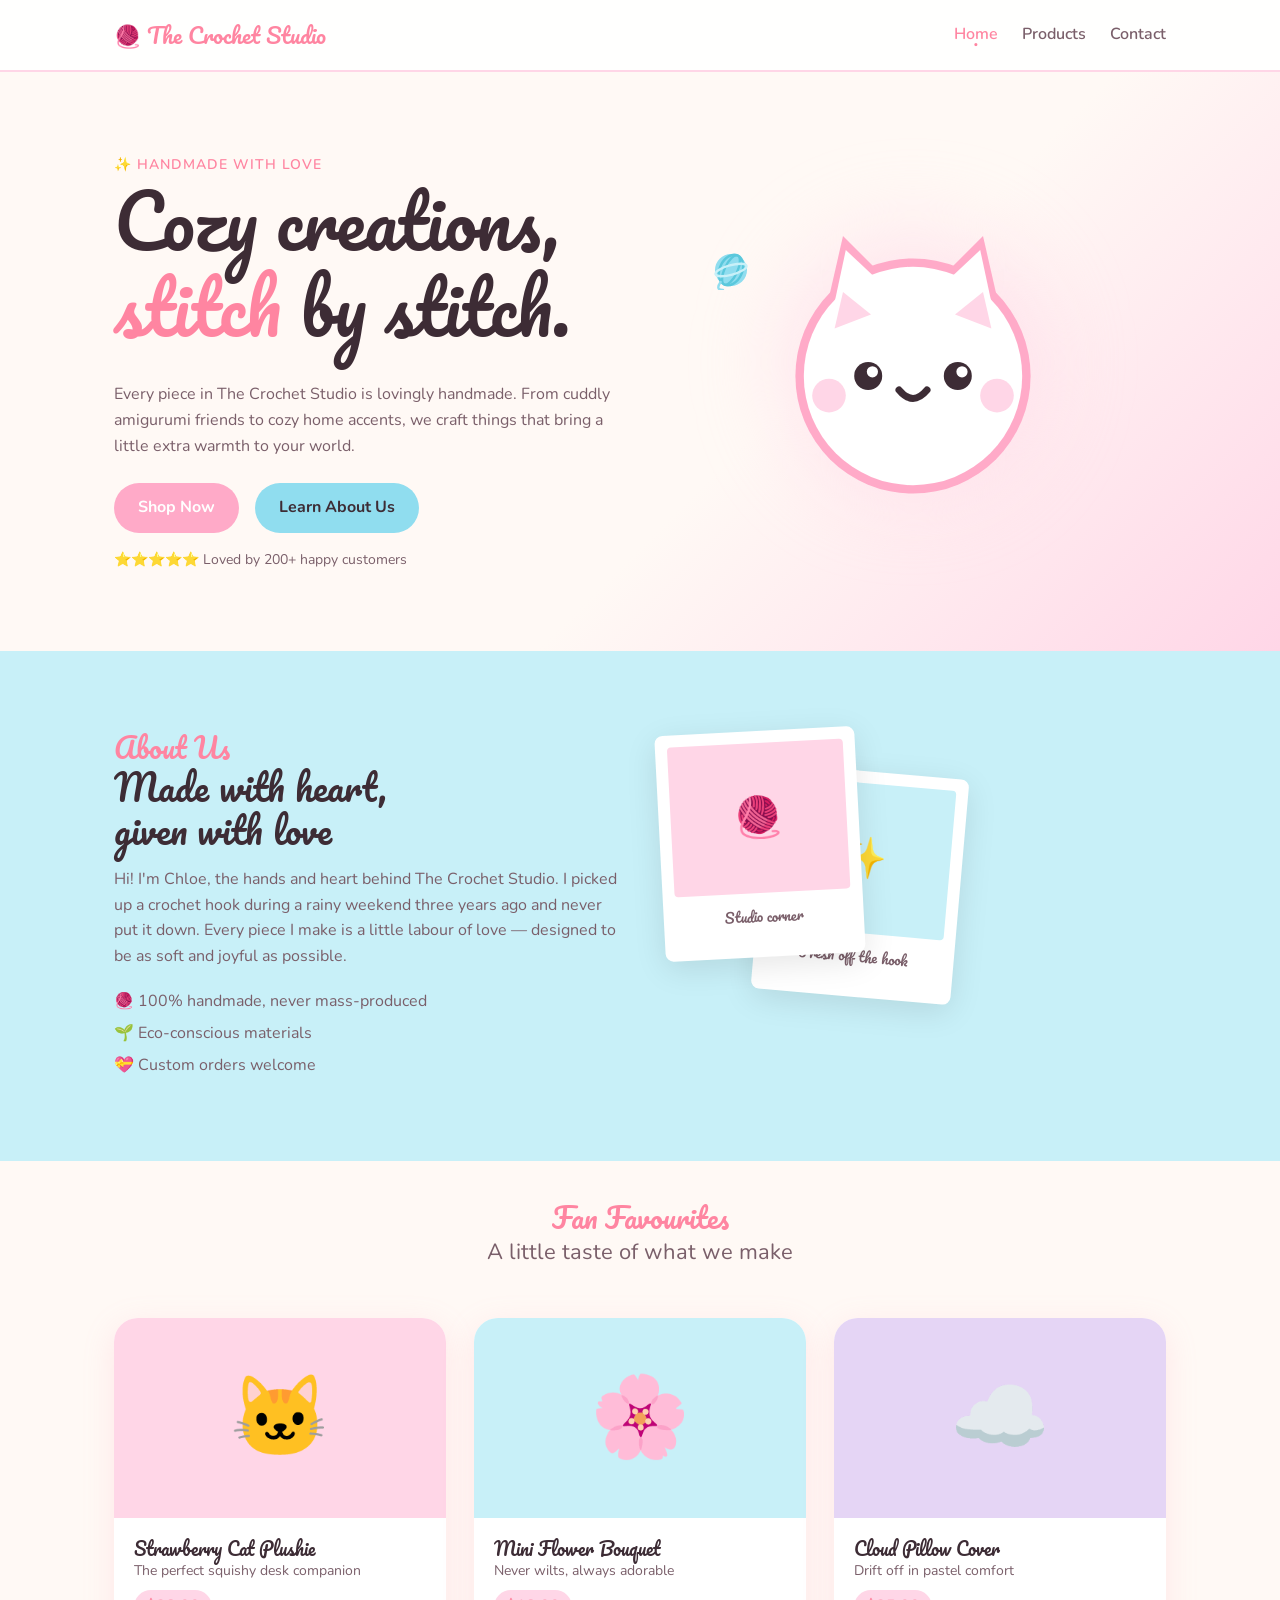
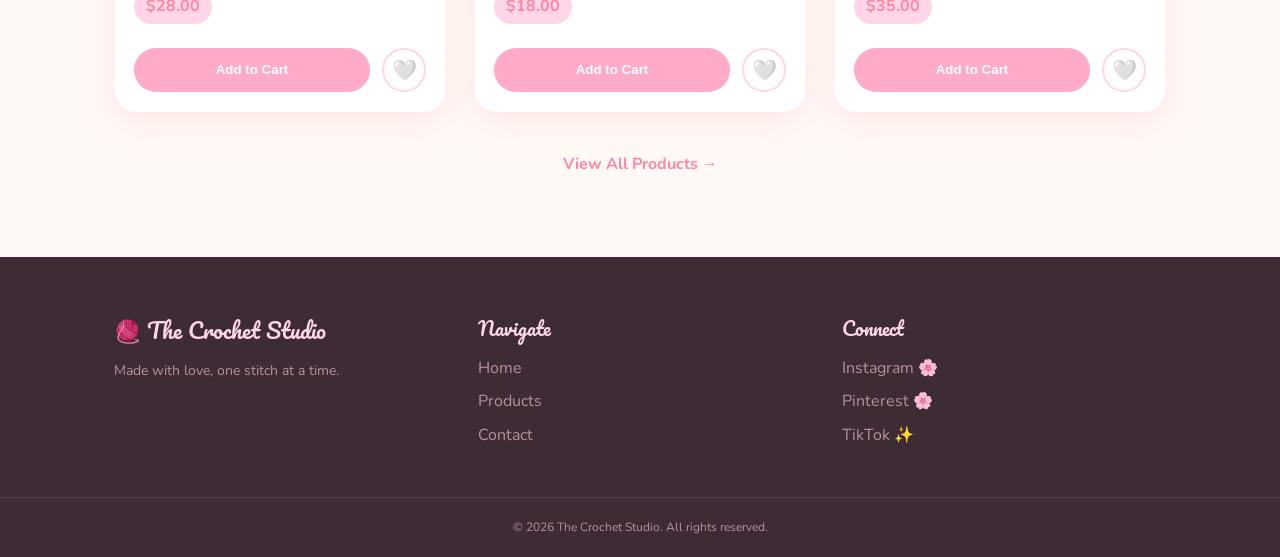
==== index.html @ 9cea80b0 "added margins, and changed refresh to look better" ====
<!DOCTYPE html>
<html lang="en">
<head>
  <meta charset="UTF-8">
  <meta name="viewport" content="width=device-width, initial-scale=1.0">
  <title>The Crochet Studio | Home</title>
  <link rel="stylesheet" href="css/styles.css">
</head>
<body>

  <nav class="navbar">
    <div class="container">
      <a href="index.html" class="logo pacifico">🧶 The Crochet Studio</a>
      <button class="mobile-menu-btn">☰</button>
      <div class="nav-links">
        <a href="index.html">Home</a>
        <a href="products.html">Products</a>
        <a href="contact.html">Contact</a>
      </div>
    </div>
  </nav>

  <section class="hero">
    <div class="container hero-grid">
      <div class="hero-text reveal-on-scroll">
        <span class="eyebrow">✨ Handmade with love</span>
        <h1 class="pacifico" style="margin-bottom: 32px;">Cozy creations,<br><span>stitch</span> by stitch.</h1>
        <p style="margin-bottom: 24px; color: var(--text-mid);">Every piece in The Crochet Studio is lovingly handmade. From cuddly amigurumi friends to cozy home accents, we craft things that bring a little extra warmth to your world.</p>
        <div style="display: flex; gap: 16px; margin-bottom: 16px;">
          <a href="products.html" class="btn btn-primary">Shop Now</a>
          <a href="#about" class="btn btn-secondary">Learn About Us</a>
        </div>
        <p style="font-size: var(--fs-sm); color: var(--text-mid);">⭐⭐⭐⭐⭐ Loved by 200+ happy customers</p>
      </div>
      <div class="hero-img-container reveal-on-scroll" style="animation-delay: 0.2s;">
        <div class="glow-circle"></div>
        <svg class="chibi-cat" viewBox="0 0 100 100" aria-hidden="true">
          <polygon points="17,40 25,5 45,25" fill="#FFAAC8" />
          <polygon points="83,40 75,5 55,25" fill="#FFAAC8" />
          <circle cx="50" cy="55" r="42" fill="#FFAAC8" />
          
          <polygon points="20,38 26,10 42,25" fill="#FFFFFF" />
          <polygon points="80,38 74,10 58,25" fill="#FFFFFF" />
          <circle cx="50" cy="55" r="39" fill="#FFFFFF" />
          
          <polygon points="25,25 35,33 22,38" fill="#FFD6E7" />
          <polygon points="75,25 65,33 78,38" fill="#FFD6E7" />

          <circle cx="34" cy="55" r="5" fill="#3D2C35"/>
          <circle cx="66" cy="55" r="5" fill="#3D2C35"/>
          <circle cx="35.5" cy="53.5" r="2" fill="#FFFFFF"/>
          <circle cx="67.5" cy="53.5" r="2" fill="#FFFFFF"/>
          
          <circle cx="20" cy="62" r="6" fill="#FFD6E7"/>
          <circle cx="80" cy="62" r="6" fill="#FFD6E7"/>
          
          <path d="M 45 60 Q 50 66 55 60" fill="none" stroke="#3D2C35" stroke-width="2.5" stroke-linecap="round"/>
        </svg>
        <svg class="floating-yarn" style="top: 10%; left: 10%; animation-delay: 0.5s;" viewBox="0 0 50 50">
          <circle cx="25" cy="25" r="20" fill="#90DDEF"/>
          
          <ellipse cx="25" cy="25" rx="8" ry="20" fill="none" stroke="#5BC8DC" stroke-width="3" transform="rotate(25 25 25)" />
          <ellipse cx="25" cy="25" rx="14" ry="20" fill="none" stroke="#5BC8DC" stroke-width="3" transform="rotate(25 25 25)" />
          <ellipse cx="25" cy="25" rx="20" ry="6" fill="none" stroke="#C8F0F8" stroke-width="3" transform="rotate(-15 25 25)" />
          
          <path d="M 12 40 Q 5 50 15 50" fill="none" stroke="#90DDEF" stroke-width="3" stroke-linecap="round" />
        </svg>
      </div>
    </div>
  </section>

  <section id="about" class="about">
    <div class="container about-grid">
      <div class="reveal-on-scroll">
        <h2 class="pacifico" style="color: var(--pink-deep); font-size: var(--fs-xl);">About Us</h2>
        <h3 class="pacifico" style="font-size: var(--fs-2xl); margin-bottom: 16px;">Made with heart,<br>given with love</h3>
        <p style="color: var(--text-mid); margin-bottom: 16px;">Hi! I'm Chloe, the hands and heart behind The Crochet Studio. I picked up a crochet hook during a rainy weekend three years ago and never put it down. Every piece I make is a little labour of love — designed to be as soft and joyful as possible.</p>
        <ul style="color: var(--text-mid); line-height: 2;">
          <li>🧶 100% handmade, never mass-produced</li>
          <li>🌱 Eco-conscious materials</li>
          <li>💝 Custom orders welcome</li>
        </ul>
      </div>
      <div class="polaroid-stack reveal-on-scroll">
        <div class="polaroid p-1"><div class="img-ph">🧶</div><div class="polaroid-caption">Studio corner</div></div>
        <div class="polaroid p-2"><div class="img-ph">✨</div><div class="polaroid-caption">Fresh off the hook</div></div>
      </div>
    </div>
  </section>

  <section class="products-preview container">
    <div class="section-header reveal-on-scroll">
      <h2 class="pacifico" style="color: var(--pink-deep); font-size: var(--fs-xl); margin-top: 40px;">Fan Favourites</h2>
      <p style="font-size: var(--fs-lg); color: var(--text-mid);">A little taste of what we make</p>
    </div>
    <div class="product-grid">
      <div class="card reveal-on-scroll" data-category="plushies">
        <div class="product-img">🐱</div>
        <div class="product-info">
          <h3 style="font-size: var(--fs-md);">Strawberry Cat Plushie</h3>
          <p style="font-size: var(--fs-sm); color: var(--text-mid);">The perfect squishy desk companion</p>
          <span class="price-tag">$28.00</span>
          <div class="product-actions">
            <button class="btn btn-primary add-to-cart" style="flex:1;">Add to Cart</button>
            <button class="heart-btn" data-id="1">🤍</button>
          </div>
        </div>
      </div>
      <div class="card reveal-on-scroll" data-category="bouquets">
        <div class="product-img" style="background: var(--blue-light);">🌸</div>
        <div class="product-info">
          <h3 style="font-size: var(--fs-md);">Mini Flower Bouquet</h3>
          <p style="font-size: var(--fs-sm); color: var(--text-mid);">Never wilts, always adorable</p>
          <span class="price-tag">$18.00</span>
          <div class="product-actions">
            <button class="btn btn-primary add-to-cart" style="flex:1;">Add to Cart</button>
            <button class="heart-btn" data-id="2">🤍</button>
          </div>
        </div>
      </div>
      <div class="card reveal-on-scroll" data-category="home">
        <div class="product-img" style="background: var(--lavender);">☁️</div>
        <div class="product-info">
          <h3 style="font-size: var(--fs-md);">Cloud Pillow Cover</h3>
          <p style="font-size: var(--fs-sm); color: var(--text-mid);">Drift off in pastel comfort</p>
          <span class="price-tag">$35.00</span>
          <div class="product-actions">
            <button class="btn btn-primary add-to-cart" style="flex:1;">Add to Cart</button>
            <button class="heart-btn" data-id="3">🤍</button>
          </div>
        </div>
      </div>
    </div>
    <div style="text-align: center; margin-top: 40px; margin-bottom: 80px;">
      <a href="products.html" style="color: var(--pink-deep); font-weight: 700;">View All Products →</a>
    </div>
  </section>

  <footer>
    <div class="container footer-grid">
      <div class="footer-col">
        <h3 class="logo pacifico">🧶 The Crochet Studio</h3>
        <p style="color: var(--text-light); font-size: var(--fs-sm);">Made with love, one stitch at a time.</p>
      </div>
      <div class="footer-col">
        <h3>Navigate</h3>
        <ul>
          <li><a href="index.html">Home</a></li>
          <li><a href="products.html">Products</a></li>
          <li><a href="contact.html">Contact</a></li>
        </ul>
      </div>
      <div class="footer-col">
        <h3>Connect</h3>
        <ul>
          <li><a href="#">Instagram 🌸</a></li>
          <li><a href="#">Pinterest 🌸</a></li>
          <li><a href="#">TikTok ✨</a></li>
        </ul>
      </div>
    </div>
    <div class="footer-bottom">
      &copy; 2026 The Crochet Studio. All rights reserved.
    </div>
  </footer>

  <script src="js/scripts.js"></script>
</body>
</html>
---- css/styles.css ----
/* ==========================================================================
   Global Variables & Reset
   ========================================================================== */
@import url('https://fonts.googleapis.com/css2?family=Pacifico&family=Nunito:wght@400;500;600;700;800&display=swap');

:root {
  --pink-light: #FFD6E7;
  --pink-mid: #FFAAC8;
  --pink-deep: #FF85A1;
  --blue-light: #C8F0F8;
  --blue-mid: #90DDEF;
  --blue-deep: #5BC8DC;
  --lavender: #E5D5F5;
  --cream: #FFF9F5;
  --white: #FFFFFF;
  --text-dark: #3D2C35;
  --text-mid: #7A5F6A;
  --text-light: #B8929F;
  --shadow: rgba(255, 150, 180, 0.18);

  --fs-xs: 0.75rem;
  --fs-sm: 0.875rem;
  --fs-base: 1rem;
  --fs-md: 1.125rem;
  --fs-lg: 1.375rem;
  --fs-xl: 1.75rem;
  --fs-2xl: 2.25rem;
  --fs-3xl: 3rem;
  --fs-hero: clamp(2.5rem, 6vw, 4.5rem);
}

* {
  box-sizing: border-box;
  margin: 0;
  padding: 0;
}

html {
  scroll-behavior: smooth;
}

body {
  font-family: 'Nunito', sans-serif;
  background-color: var(--cream);
  color: var(--text-dark);
  font-size: var(--fs-base);
  line-height: 1.6;
  overflow-x: hidden;
}

h1, h2, h3, .pacifico {
  font-family: 'Pacifico', cursive;
  font-weight: 400;
  line-height: 1.2;
}

a {
  text-decoration: none;
  color: inherit;
}

ul {
  list-style: none;
}

.container {
  max-width: 1100px;
  margin: 0 auto;
  padding: 0 24px;
}

section {
  padding: 80px 0;
  position: relative;
}

@media (max-width: 768px) {
  section { padding: 48px 0; }
}

/* ==========================================================================
   Animations
   ========================================================================== */
@keyframes floatUpDown {
  0%, 100% { transform: translateY(0); }
  50% { transform: translateY(-10px); }
}
@keyframes spinSlow {
  100% { transform: rotate(360deg); }
}
@keyframes popIn {
  0% { transform: scale(0.6); opacity: 0; }
  70% { transform: scale(1.05); opacity: 1; }
  100% { transform: scale(1); opacity: 1; }
}
@keyframes wiggle {
  0%, 100% { transform: rotate(0deg); }
  25% { transform: rotate(-8deg); }
  75% { transform: rotate(8deg); }
}
@keyframes heartBeat {
  0%, 100% { transform: scale(1); }
  50% { transform: scale(1.3); }
}
@keyframes fadeSlideUp {
  0% { opacity: 0; transform: translateY(30px); }
  100% { opacity: 1; transform: translateY(0); }
}
@keyframes shake {
  0%, 100% { transform: translateX(0); }
  25% { transform: translateX(-6px); }
  75% { transform: translateX(6px); }
}

@media (prefers-reduced-motion: reduce) {
  *, ::before, ::after {
    animation-duration: 0.01ms !important;
    animation-iteration-count: 1 !important;
    transition-duration: 0.01ms !important;
    scroll-behavior: auto !important;
  }
}

.reveal-on-scroll {
  opacity: 0;
}
.reveal-on-scroll.revealed {
  animation: fadeSlideUp 0.6s ease-out forwards;
}

/* ==========================================================================
   UI Components
   ========================================================================== */
.btn {
  display: inline-flex;
  align-items: center;
  justify-content: center;
  padding: 12px 24px;
  border-radius: 50px;
  font-weight: 700;
  cursor: pointer;
  border: none;
  transition: all 0.3s ease;
}

.btn-primary {
  background: var(--pink-mid);
  color: var(--white);
}
.btn-primary:hover {
  background: var(--pink-deep);
  transform: translateY(-2px);
  box-shadow: 0 0 0 6px rgba(255, 170, 200, 0.4);
}
.btn-primary:active {
  transform: scale(0.97);
}

.btn-secondary {
  background: var(--blue-mid);
  color: var(--text-dark);
}
.btn-secondary:hover {
  background: var(--blue-deep);
  transform: translateY(-2px);
}

.card {
  background: var(--white);
  border-radius: 24px;
  box-shadow: 0 8px 32px var(--shadow);
  overflow: hidden;
  transition: transform 0.3s ease, box-shadow 0.3s ease;
}
.card:hover {
  transform: translateY(-6px);
  box-shadow: 0 12px 40px var(--shadow);
}

/* ==========================================================================
   Navigation
   ========================================================================== */
.navbar {
  position: sticky;
  top: 0;
  z-index: 100;
  background: rgba(255, 255, 255, 0.88);
  backdrop-filter: blur(12px);
  border-bottom: 2px solid var(--pink-light);
}

.navbar .container {
  display: flex;
  justify-content: space-between;
  align-items: center;
  height: 70px;
}

.logo {
  font-size: var(--fs-lg);
  color: var(--pink-deep);
}

.nav-links {
  display: flex;
  gap: 24px;
}

.nav-links a {
  font-weight: 600;
  color: var(--text-mid);
  position: relative;
  transition: color 0.3s;
}

.nav-links a:hover, .nav-links a.active {
  color: var(--pink-deep);
}

.nav-links a::after {
  content: '';
  position: absolute;
  bottom: -4px;
  left: 0;
  width: 0;
  height: 2px;
  background: var(--pink-deep);
  transition: width 0.3s ease;
}
.nav-links a:hover::after {
  width: 100%;
}
.nav-links a.active::before {
  content: '·';
  position: absolute;
  bottom: -15px;
  left: 50%;
  transform: translateX(-50%);
  color: var(--pink-deep);
  font-size: 24px;
}

.mobile-menu-btn {
  display: none;
  background: none;
  border: none;
  font-size: 24px;
  cursor: pointer;
  color: var(--text-dark);
}

@media (max-width: 768px) {
  .mobile-menu-btn { display: block; }
  .nav-links {
    position: absolute;
    top: 70px;
    left: 0;
    width: 100%;
    background: rgba(255, 255, 255, 0.95);
    flex-direction: column;
    padding: 24px;
    gap: 16px;
    box-shadow: 0 8px 32px var(--shadow);
    max-height: 0;
    overflow: hidden;
    transition: max-height 0.3s ease;
  }
  .nav-links.open { max-height: 300px; }
}

/* ==========================================================================
   Footer
   ========================================================================== */
footer {
  background: var(--text-dark);
  color: var(--white);
  padding: 60px 0 20px;
  position: relative;
}
.footer-grid {
  display: grid;
  grid-template-columns: repeat(auto-fit, minmax(200px, 1fr));
  gap: 40px;
  margin-bottom: 40px;
}
.footer-col h3, .footer-col .logo {
  color: var(--pink-light);
  margin-bottom: 16px;
}
.footer-col ul li { margin-bottom: 8px; color: var(--text-light); }
.footer-col ul li a:hover { color: var(--pink-mid); }
.footer-bottom {
  text-align: center;
  color: var(--text-light);
  font-size: var(--fs-xs);
  border-top: 1px solid rgba(255,255,255,0.1);
  padding-top: 20px;
}

/* ==========================================================================
   Page Specific & Decorative
   ========================================================================== */
.hero {
  background: linear-gradient(135deg, var(--cream) 60%, var(--pink-light) 100%);
  overflow: hidden;
}
.hero-grid {
  display: grid;
  grid-template-columns: 1fr 1fr;
  align-items: center;
  gap: 40px;
}
.hero-text h1 { font-size: var(--fs-hero); margin-bottom: 16px; }
.hero-text h1 span { color: var(--pink-deep); }
.eyebrow {
  color: var(--pink-deep);
  font-weight: 600;
  font-size: var(--fs-sm);
  text-transform: uppercase;
  letter-spacing: 1px;
}
.hero-img-container {
  position: relative;
  display: flex;
  justify-content: center;
  align-items: center;
}
.hero-img-container:hover .chibi-cat { animation: wiggle 0.5s ease-in-out; }
.glow-circle {
  position: absolute;
  width: 280px;
  height: 280px;
  background: radial-gradient(circle, var(--pink-light), transparent);
  border-radius: 50%;
  filter: blur(40px);
  z-index: 0;
}
.chibi-cat {
  position: relative;
  z-index: 1;
  width: 280px;
  animation: floatUpDown 3s ease-in-out infinite;
}
.floating-yarn {
  position: absolute;
  width: 40px;
  z-index: 0;
  animation: floatUpDown 4s ease-in-out infinite, spinSlow 10s linear infinite;
}

/* About Us */
.about { background: var(--blue-light); }
.about-grid { display: grid; grid-template-columns: 1fr 1fr; gap: 40px; align-items: center; }
.polaroid-stack { position: relative; height: 350px; }
.polaroid {
  background: var(--white);
  padding: 12px 12px 30px;
  border-radius: 8px;
  box-shadow: 0 8px 32px rgba(0,0,0,0.1);
  position: absolute;
  width: 200px;
  transition: transform 0.3s ease;
}
.polaroid .img-ph { height: 150px; border-radius: 4px; display: flex; justify-content: center; align-items: center; font-size: 40px;}
.p-1 { top: 0; left: 0; transform: rotate(-3deg); background: var(--white); z-index: 2; }
.p-1 .img-ph { background: var(--pink-light); }
.p-2 { top: 40px; left: 100px; transform: rotate(5deg); background: var(--white); z-index: 1; }
.p-2 .img-ph { background: var(--blue-light); }
.polaroid:hover { transform: rotate(0deg) scale(1.05); z-index: 10; }
.polaroid-caption { text-align: center; margin-top: 12px; font-family: 'Pacifico'; font-size: var(--fs-sm); color: var(--text-mid);}

/* Product Grid & Cards */
.products-preview { background: var(--cream); }
.section-header { text-align: center; margin-bottom: 48px; }
.product-grid {
  display: grid;
  grid-template-columns: repeat(auto-fill, minmax(260px, 1fr));
  gap: 28px;
}
.product-img {
  height: 200px;
  background: var(--pink-light);
  border-radius: 20px 20px 0 0;
  display: flex;
  justify-content: center;
  align-items: center;
  font-size: 80px;
  position: relative;
}
.product-info { padding: 20px; }
.price-tag {
  display: inline-block;
  background: var(--pink-light);
  color: var(--pink-deep);
  padding: 4px 12px;
  border-radius: 50px;
  font-weight: 700;
  margin: 8px 0;
}
.product-actions { display: flex; gap: 12px; margin-top: 16px; }
.heart-btn {
  background: var(--white); border: 2px solid var(--pink-light);
  border-radius: 50%; width: 44px; height: 44px;
  display: flex; justify-content: center; align-items: center;
  cursor: pointer; font-size: 20px; transition: 0.3s;
}
.heart-btn.active { border-color: var(--pink-deep); animation: heartBeat 0.6s ease-in-out; }

/* Filter Bar */
.filter-bar {
  position: sticky; top: 70px; background: var(--white); z-index: 90;
  padding: 16px 0; border-bottom: 2px solid var(--pink-light);
  display: flex; justify-content: space-between; align-items: center;
  flex-wrap: wrap; gap: 16px;
}
.filter-chips { display: flex; gap: 8px; flex-wrap: wrap; }
.chip {
  padding: 6px 16px; border-radius: 50px; background: var(--pink-light);
  color: var(--text-mid); border: none; cursor: pointer; font-weight: 600;
  transition: 0.3s;
}
.chip.active, .chip:hover { background: var(--pink-mid); color: var(--white); }

/* Testimonials Carousel */
.testimonials { background: var(--lavender); }
.testimonial-track {
  display: flex; gap: 24px; overflow-x: auto; scroll-snap-type: x mandatory;
  padding-bottom: 24px; scrollbar-width: none;
}
.testimonial-card {
  min-width: 300px; flex: 1; background: var(--white);
  padding: 24px; border-radius: 20px; box-shadow: 0 8px 32px var(--shadow);
  scroll-snap-align: start;
}
.quote-mark { color: var(--pink-light); font-size: 40px; font-family: serif; line-height: 1; }
.stars { color: #FFD700; margin-bottom: 12px; }

/* Contact Form */
.contact-grid { display: grid; grid-template-columns: 1fr 1fr; gap: 40px; }
.form-group { margin-bottom: 20px; }
.form-group label { display: block; margin-bottom: 8px; font-weight: 600; }
.form-group input, .form-group select, .form-group textarea {
  width: 100%; padding: 12px 16px; border-radius: 16px;
  border: 2px solid var(--pink-light); font-family: inherit;
  transition: 0.3s;
}
.form-group input:focus, .form-group select:focus, .form-group textarea:focus {
  outline: none; border-color: var(--pink-mid);
  box-shadow: 0 0 0 4px rgba(255, 170, 200, 0.2);
}
.error-shake { animation: shake 0.4s ease-in-out; border-color: red !important; }

/* FAQ Accordion */
.faq-item { margin-bottom: 12px; border-bottom: 1px solid var(--pink-light); }
.faq-question {
  width: 100%; text-align: left; background: none; border: none;
  padding: 16px 0; font-weight: 600; font-size: var(--fs-md);
  color: var(--text-dark); cursor: pointer; display: flex;
  justify-content: space-between; align-items: center;
}
.faq-answer {
  max-height: 0; overflow: hidden; transition: max-height 0.3s ease;
  color: var(--text-mid);
}

/* Modals & Cart */
.cart-sidebar {
  position: fixed; top: 0; right: -100%; width: 350px; height: 100vh;
  background: var(--white); box-shadow: -8px 0 32px var(--shadow);
  z-index: 200; transition: transform 0.4s ease; padding: 24px;
  display: flex; flex-direction: column;
}
.cart-sidebar.open { transform: translateX(0); right: 0; }
.floating-cart-btn {
  position: fixed; bottom: 24px; right: 24px; width: 60px; height: 60px;
  border-radius: 50%; background: var(--pink-deep); color: var(--white);
  display: flex; justify-content: center; align-items: center;
  font-size: 24px; border: none; cursor: pointer; box-shadow: 0 8px 32px var(--shadow);
  z-index: 99;
}
.cart-badge {
  position: absolute; top: -5px; right: -5px; background: var(--blue-deep);
  color: var(--white); width: 24px; height: 24px; border-radius: 50%;
  font-size: 12px; font-weight: 700; display: flex; justify-content: center; align-items: center;
}
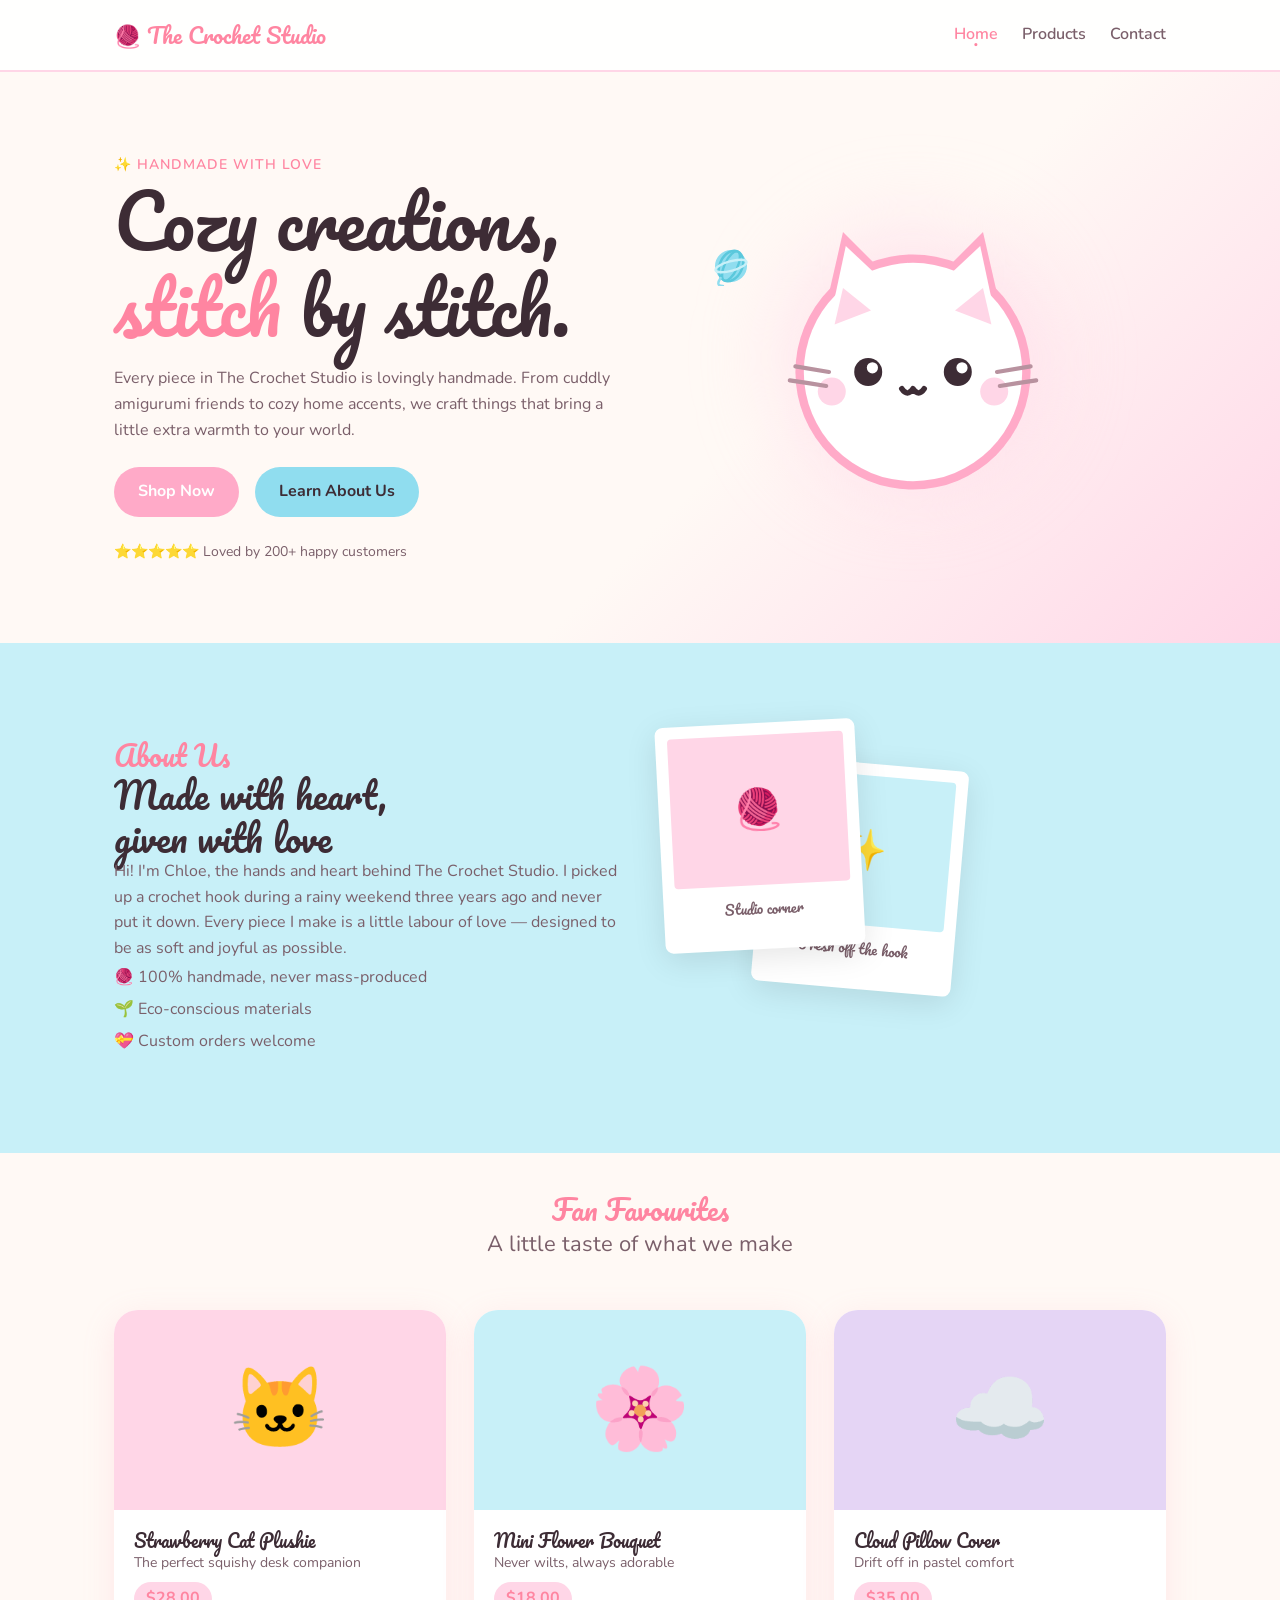
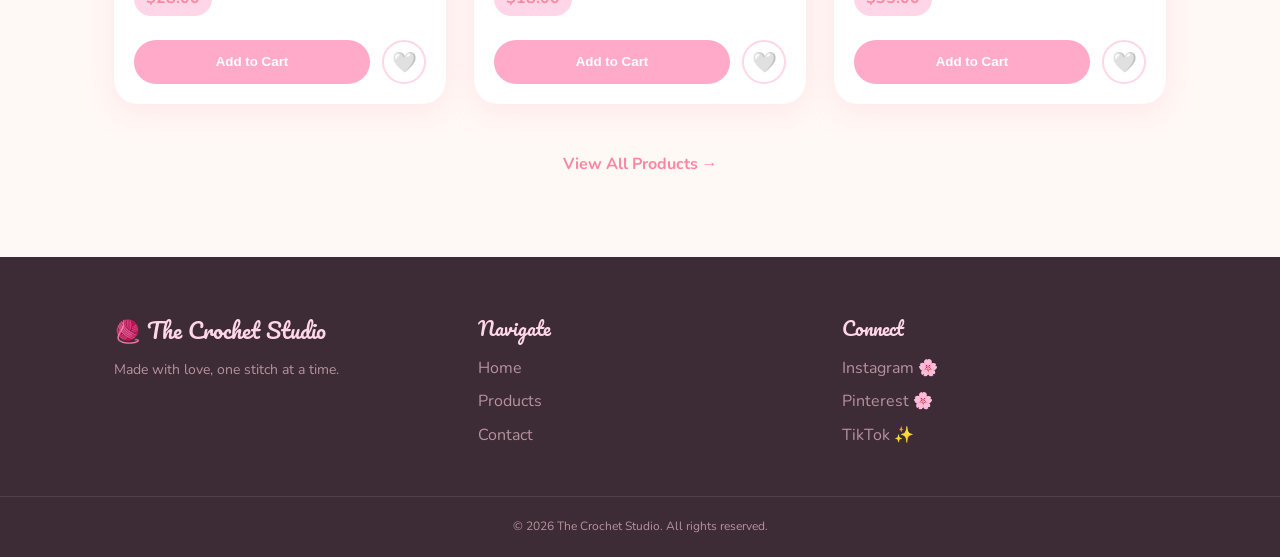
==== commit 27332d6b: "style changes everywhere" ====
--- a/index.html
+++ b/index.html
@@ -4,7 +4,7 @@
   <meta charset="UTF-8">
   <meta name="viewport" content="width=device-width, initial-scale=1.0">
   <title>The Crochet Studio | Home</title>
-  <link rel="stylesheet" href="css/styles.css">
+  <link rel="stylesheet" href="styles.css">
 </head>
 <body>
 
@@ -24,9 +24,9 @@
     <div class="container hero-grid">
       <div class="hero-text reveal-on-scroll">
         <span class="eyebrow">✨ Handmade with love</span>
-        <h1 class="pacifico" style="margin-bottom: 32px;">Cozy creations,<br><span>stitch</span> by stitch.</h1>
-        <p style="margin-bottom: 24px; color: var(--text-mid);">Every piece in The Crochet Studio is lovingly handmade. From cuddly amigurumi friends to cozy home accents, we craft things that bring a little extra warmth to your world.</p>
-        <div style="display: flex; gap: 16px; margin-bottom: 16px;">
+        <h1 class="pacifico">Cozy creations,<br><span>stitch</span> by stitch.</h1>
+        <p style="color: var(--text-mid);">Every piece in The Crochet Studio is lovingly handmade. From cuddly amigurumi friends to cozy home accents, we craft things that bring a little extra warmth to your world.</p>
+        <div style="display: flex; gap: 16px; margin-bottom: 24px; margin-top: 24px;">
           <a href="products.html" class="btn btn-primary">Shop Now</a>
           <a href="#about" class="btn btn-secondary">Learn About Us</a>
         </div>
@@ -51,18 +51,22 @@
           <circle cx="35.5" cy="53.5" r="2" fill="#FFFFFF"/>
           <circle cx="67.5" cy="53.5" r="2" fill="#FFFFFF"/>
           
-          <circle cx="20" cy="62" r="6" fill="#FFD6E7"/>
-          <circle cx="80" cy="62" r="6" fill="#FFD6E7"/>
+          <circle cx="21" cy="62" r="5" fill="#FFD6E7"/>
+          <circle cx="79" cy="62" r="5" fill="#FFD6E7"/>
           
-          <path d="M 45 60 Q 50 66 55 60" fill="none" stroke="#3D2C35" stroke-width="2.5" stroke-linecap="round"/>
+          <path d="M 46 61 Q 48 64 50 61 Q 52 64 54 61" fill="none" stroke="#3D2C35" stroke-width="2" stroke-linecap="round" stroke-linejoin="round"/>
+
+          <path d="M 8 53 Q 14 54 20 55" fill="none" stroke="#B8929F" stroke-width="1.5" stroke-linecap="round"/>
+          <path d="M 6 58 Q 13 59 19 60" fill="none" stroke="#B8929F" stroke-width="1.5" stroke-linecap="round"/>
+
+          <path d="M 92 53 Q 86 54 80 55" fill="none" stroke="#B8929F" stroke-width="1.5" stroke-linecap="round"/>
+          <path d="M 94 58 Q 87 59 81 60" fill="none" stroke="#B8929F" stroke-width="1.5" stroke-linecap="round"/>
         </svg>
         <svg class="floating-yarn" style="top: 10%; left: 10%; animation-delay: 0.5s;" viewBox="0 0 50 50">
           <circle cx="25" cy="25" r="20" fill="#90DDEF"/>
-          
           <ellipse cx="25" cy="25" rx="8" ry="20" fill="none" stroke="#5BC8DC" stroke-width="3" transform="rotate(25 25 25)" />
           <ellipse cx="25" cy="25" rx="14" ry="20" fill="none" stroke="#5BC8DC" stroke-width="3" transform="rotate(25 25 25)" />
           <ellipse cx="25" cy="25" rx="20" ry="6" fill="none" stroke="#C8F0F8" stroke-width="3" transform="rotate(-15 25 25)" />
-          
           <path d="M 12 40 Q 5 50 15 50" fill="none" stroke="#90DDEF" stroke-width="3" stroke-linecap="round" />
         </svg>
       </div>
@@ -73,8 +77,8 @@
     <div class="container about-grid">
       <div class="reveal-on-scroll">
         <h2 class="pacifico" style="color: var(--pink-deep); font-size: var(--fs-xl);">About Us</h2>
-        <h3 class="pacifico" style="font-size: var(--fs-2xl); margin-bottom: 16px;">Made with heart,<br>given with love</h3>
-        <p style="color: var(--text-mid); margin-bottom: 16px;">Hi! I'm Chloe, the hands and heart behind The Crochet Studio. I picked up a crochet hook during a rainy weekend three years ago and never put it down. Every piece I make is a little labour of love — designed to be as soft and joyful as possible.</p>
+        <h3 class="pacifico" style="font-size: var(--fs-2xl);">Made with heart,<br>given with love</h3>
+        <p style="color: var(--text-mid);">Hi! I'm Chloe, the hands and heart behind The Crochet Studio. I picked up a crochet hook during a rainy weekend three years ago and never put it down. Every piece I make is a little labour of love — designed to be as soft and joyful as possible.</p>
         <ul style="color: var(--text-mid); line-height: 2;">
           <li>🧶 100% handmade, never mass-produced</li>
           <li>🌱 Eco-conscious materials</li>
@@ -131,7 +135,7 @@
         </div>
       </div>
     </div>
-    <div style="text-align: center; margin-top: 40px; margin-bottom: 80px;">
+    <div style="text-align: center; margin-top: 48px; margin-bottom: 80px;">
       <a href="products.html" style="color: var(--pink-deep); font-weight: 700;">View All Products →</a>
     </div>
   </section>
@@ -164,6 +168,6 @@
     </div>
   </footer>
 
-  <script src="js/scripts.js"></script>
+  <script src="scripts.js"></script>
 </body>
 </html>
--- a/styles.css
+++ b/styles.css
@@ -0,0 +1,485 @@
+/* ==========================================================================
+   Global Variables & Reset
+   ========================================================================== */
+@import url('https://fonts.googleapis.com/css2?family=Pacifico&family=Nunito:wght@400;500;600;700;800&display=swap');
+
+:root {
+  --pink-light: #FFD6E7;
+  --pink-mid: #FFAAC8;
+  --pink-deep: #FF85A1;
+  --blue-light: #C8F0F8;
+  --blue-mid: #90DDEF;
+  --blue-deep: #5BC8DC;
+  --lavender: #E5D5F5;
+  --cream: #FFF9F5;
+  --white: #FFFFFF;
+  --text-dark: #3D2C35;
+  --text-mid: #7A5F6A;
+  --text-light: #B8929F;
+  --shadow: rgba(255, 150, 180, 0.18);
+
+  --fs-xs: 0.75rem;
+  --fs-sm: 0.875rem;
+  --fs-base: 1rem;
+  --fs-md: 1.125rem;
+  --fs-lg: 1.375rem;
+  --fs-xl: 1.75rem;
+  --fs-2xl: 2.25rem;
+  --fs-3xl: 3rem;
+  --fs-hero: clamp(2.5rem, 6vw, 4.5rem);
+}
+
+* {
+  box-sizing: border-box;
+  margin: 0;
+  padding: 0;
+}
+
+html {
+  scroll-behavior: smooth;
+}
+
+body {
+  font-family: 'Nunito', sans-serif;
+  background-color: var(--cream);
+  color: var(--text-dark);
+  font-size: var(--fs-base);
+  line-height: 1.6;
+  overflow-x: hidden;
+}
+
+h1, h2, h3, .pacifico {
+  font-family: 'Pacifico', cursive;
+  font-weight: 400;
+  line-height: 1.2;
+}
+
+a {
+  text-decoration: none;
+  color: inherit;
+}
+
+ul {
+  list-style: none;
+}
+
+.container {
+  max-width: 1100px;
+  margin: 0 auto;
+  padding: 0 24px;
+}
+
+section {
+  padding: 80px 0;
+  position: relative;
+}
+
+@media (max-width: 768px) {
+  section { padding: 48px 0; }
+}
+
+/* ==========================================================================
+   Animations
+   ========================================================================== */
+@keyframes floatUpDown {
+  0%, 100% { transform: translateY(0); }
+  50% { transform: translateY(-10px); }
+}
+@keyframes spinSlow {
+  100% { transform: rotate(360deg); }
+}
+@keyframes popIn {
+  0% { transform: scale(0.6); opacity: 0; }
+  70% { transform: scale(1.05); opacity: 1; }
+  100% { transform: scale(1); opacity: 1; }
+}
+@keyframes wiggle {
+  0%, 100% { transform: rotate(0deg); }
+  25% { transform: rotate(-8deg); }
+  75% { transform: rotate(8deg); }
+}
+@keyframes heartBeat {
+  0%, 100% { transform: scale(1); }
+  50% { transform: scale(1.3); }
+}
+@keyframes fadeSlideUp {
+  0% { opacity: 0; transform: translateY(30px); }
+  100% { opacity: 1; transform: translateY(0); }
+}
+@keyframes shake {
+  0%, 100% { transform: translateX(0); }
+  25% { transform: translateX(-6px); }
+  75% { transform: translateX(6px); }
+}
+
+@media (prefers-reduced-motion: reduce) {
+  *, ::before, ::after {
+    animation-duration: 0.01ms !important;
+    animation-iteration-count: 1 !important;
+    transition-duration: 0.01ms !important;
+    scroll-behavior: auto !important;
+  }
+}
+
+.reveal-on-scroll {
+  opacity: 0;
+}
+.reveal-on-scroll.revealed {
+  animation: fadeSlideUp 0.6s ease-out forwards;
+}
+
+/* ==========================================================================
+   UI Components
+   ========================================================================== */
+.btn {
+  display: inline-flex;
+  align-items: center;
+  justify-content: center;
+  padding: 12px 24px;
+  border-radius: 50px;
+  font-weight: 700;
+  cursor: pointer;
+  border: none;
+  transition: all 0.3s ease;
+}
+
+.btn-primary {
+  background: var(--pink-mid);
+  color: var(--white);
+}
+.btn-primary:hover {
+  background: var(--pink-deep);
+  transform: translateY(-2px);
+  box-shadow: 0 0 0 6px rgba(255, 170, 200, 0.4);
+}
+.btn-primary:active {
+  transform: scale(0.97);
+}
+
+.btn-secondary {
+  background: var(--blue-mid);
+  color: var(--text-dark);
+}
+.btn-secondary:hover {
+  background: var(--blue-deep);
+  transform: translateY(-2px);
+}
+
+.card {
+  background: var(--white);
+  border-radius: 24px;
+  box-shadow: 0 8px 32px var(--shadow);
+  overflow: hidden;
+  transition: transform 0.3s ease, box-shadow 0.3s ease;
+}
+.card:hover {
+  transform: translateY(-6px);
+  box-shadow: 0 12px 40px var(--shadow);
+}
+
+/* ==========================================================================
+   Navigation
+   ========================================================================== */
+.navbar {
+  position: sticky;
+  top: 0;
+  z-index: 100;
+  background: rgba(255, 255, 255, 0.88);
+  backdrop-filter: blur(12px);
+  border-bottom: 2px solid var(--pink-light);
+}
+
+.navbar .container {
+  display: flex;
+  justify-content: space-between;
+  align-items: center;
+  height: 70px;
+}
+
+.logo {
+  font-size: var(--fs-lg);
+  color: var(--pink-deep);
+}
+
+.nav-links {
+  display: flex;
+  gap: 24px;
+}
+
+.nav-links a {
+  font-weight: 600;
+  color: var(--text-mid);
+  position: relative;
+  transition: color 0.3s;
+}
+
+.nav-links a:hover, .nav-links a.active {
+  color: var(--pink-deep);
+}
+
+.nav-links a::after {
+  content: '';
+  position: absolute;
+  bottom: -4px;
+  left: 0;
+  width: 0;
+  height: 2px;
+  background: var(--pink-deep);
+  transition: width 0.3s ease;
+}
+.nav-links a:hover::after {
+  width: 100%;
+}
+.nav-links a.active::before {
+  content: '·';
+  position: absolute;
+  bottom: -15px;
+  left: 50%;
+  transform: translateX(-50%);
+  color: var(--pink-deep);
+  font-size: 24px;
+}
+
+.mobile-menu-btn {
+  display: none;
+  background: none;
+  border: none;
+  font-size: 24px;
+  cursor: pointer;
+  color: var(--text-dark);
+}
+
+@media (max-width: 768px) {
+  .mobile-menu-btn { display: block; }
+  .nav-links {
+    position: absolute;
+    top: 70px;
+    left: 0;
+    width: 100%;
+    background: rgba(255, 255, 255, 0.95);
+    flex-direction: column;
+    padding: 24px;
+    gap: 16px;
+    box-shadow: 0 8px 32px var(--shadow);
+    max-height: 0;
+    overflow: hidden;
+    transition: max-height 0.3s ease;
+  }
+  .nav-links.open { max-height: 300px; }
+}
+
+/* ==========================================================================
+   Footer
+   ========================================================================== */
+footer {
+  background: var(--text-dark);
+  color: var(--white);
+  padding: 60px 0 20px;
+  position: relative;
+}
+.footer-grid {
+  display: grid;
+  grid-template-columns: repeat(auto-fit, minmax(200px, 1fr));
+  gap: 40px;
+  margin-bottom: 40px;
+}
+.footer-col h3, .footer-col .logo {
+  color: var(--pink-light);
+  margin-bottom: 16px;
+}
+.footer-col ul li { margin-bottom: 8px; color: var(--text-light); }
+.footer-col ul li a:hover { color: var(--pink-mid); }
+.footer-bottom {
+  text-align: center;
+  color: var(--text-light);
+  font-size: var(--fs-xs);
+  border-top: 1px solid rgba(255,255,255,0.1);
+  padding-top: 20px;
+}
+
+/* ==========================================================================
+   Page Specific & Decorative
+   ========================================================================== */
+.hero {
+  background: linear-gradient(135deg, var(--cream) 60%, var(--pink-light) 100%);
+  overflow: hidden;
+}
+.hero-grid {
+  display: grid;
+  grid-template-columns: 1fr 1fr;
+  align-items: center;
+  gap: 40px;
+}
+.hero-text h1 { font-size: var(--fs-hero); margin-bottom: 16px; }
+.hero-text h1 span { color: var(--pink-deep); }
+.eyebrow {
+  color: var(--pink-deep);
+  font-weight: 600;
+  font-size: var(--fs-sm);
+  text-transform: uppercase;
+  letter-spacing: 1px;
+}
+.hero-img-container {
+  position: relative;
+  display: flex;
+  justify-content: center;
+  align-items: center;
+}
+.hero-img-container:hover .chibi-cat { animation: wiggle 0.5s ease-in-out; }
+.glow-circle {
+  position: absolute;
+  width: 280px;
+  height: 280px;
+  background: radial-gradient(circle, var(--pink-light), transparent);
+  border-radius: 50%;
+  filter: blur(40px);
+  z-index: 0;
+}
+.chibi-cat {
+  position: relative;
+  z-index: 1;
+  width: 280px;
+  animation: floatUpDown 3s ease-in-out infinite;
+}
+.floating-yarn {
+  position: absolute;
+  width: 40px;
+  z-index: 0;
+  animation: floatUpDown 4s ease-in-out infinite, spinSlow 10s linear infinite;
+}
+
+/* About Us */
+.about { background: var(--blue-light); }
+.about-grid { display: grid; grid-template-columns: 1fr 1fr; gap: 40px; align-items: center; }
+.polaroid-stack { position: relative; height: 350px; }
+.polaroid {
+  background: var(--white);
+  padding: 12px 12px 30px;
+  border-radius: 8px;
+  box-shadow: 0 8px 32px rgba(0,0,0,0.1);
+  position: absolute;
+  width: 200px;
+  transition: transform 0.3s ease;
+}
+.polaroid .img-ph { height: 150px; border-radius: 4px; display: flex; justify-content: center; align-items: center; font-size: 40px;}
+.p-1 { top: 0; left: 0; transform: rotate(-3deg); background: var(--white); z-index: 2; }
+.p-1 .img-ph { background: var(--pink-light); }
+.p-2 { top: 40px; left: 100px; transform: rotate(5deg); background: var(--white); z-index: 1; }
+.p-2 .img-ph { background: var(--blue-light); }
+.polaroid:hover { transform: rotate(0deg) scale(1.05); z-index: 10; }
+.polaroid-caption { text-align: center; margin-top: 12px; font-family: 'Pacifico'; font-size: var(--fs-sm); color: var(--text-mid);}
+
+/* Product Grid & Cards */
+.products-preview { background: var(--cream); }
+.section-header { text-align: center; margin-bottom: 48px; }
+.product-grid {
+  display: grid;
+  grid-template-columns: repeat(auto-fill, minmax(260px, 1fr));
+  gap: 28px;
+}
+.product-img {
+  height: 200px;
+  background: var(--pink-light);
+  border-radius: 20px 20px 0 0;
+  display: flex;
+  justify-content: center;
+  align-items: center;
+  font-size: 80px;
+  position: relative;
+}
+.product-info { padding: 20px; }
+.price-tag {
+  display: inline-block;
+  background: var(--pink-light);
+  color: var(--pink-deep);
+  padding: 4px 12px;
+  border-radius: 50px;
+  font-weight: 700;
+  margin: 8px 0;
+}
+.product-actions { display: flex; gap: 12px; margin-top: 16px; }
+.heart-btn {
+  background: var(--white); border: 2px solid var(--pink-light);
+  border-radius: 50%; width: 44px; height: 44px;
+  display: flex; justify-content: center; align-items: center;
+  cursor: pointer; font-size: 20px; transition: 0.3s;
+}
+.heart-btn.active { border-color: var(--pink-deep); animation: heartBeat 0.6s ease-in-out; }
+
+/* Filter Bar */
+.filter-bar {
+  position: sticky; top: 70px; background: var(--white); z-index: 90;
+  padding: 16px 0; border-bottom: 2px solid var(--pink-light);
+  display: flex; justify-content: space-between; align-items: center;
+  flex-wrap: wrap; gap: 16px;
+}
+.filter-chips { display: flex; gap: 8px; flex-wrap: wrap; }
+.chip {
+  padding: 6px 16px; border-radius: 50px; background: var(--pink-light);
+  color: var(--text-mid); border: none; cursor: pointer; font-weight: 600;
+  transition: 0.3s;
+}
+.chip.active, .chip:hover { background: var(--pink-mid); color: var(--white); }
+
+/* Testimonials Carousel */
+.testimonials { background: var(--lavender); }
+.testimonial-track {
+  display: flex; gap: 24px; overflow-x: auto; scroll-snap-type: x mandatory;
+  padding-bottom: 24px; scrollbar-width: none;
+}
+.testimonial-card {
+  min-width: 300px; flex: 1; background: var(--white);
+  padding: 24px; border-radius: 20px; box-shadow: 0 8px 32px var(--shadow);
+  scroll-snap-align: start;
+}
+.quote-mark { color: var(--pink-light); font-size: 40px; font-family: serif; line-height: 1; }
+.stars { color: #FFD700; margin-bottom: 12px; }
+
+/* Contact Form */
+.contact-grid { display: grid; grid-template-columns: 1fr 1fr; gap: 40px; }
+.form-group { margin-bottom: 20px; }
+.form-group label { display: block; margin-bottom: 8px; font-weight: 600; }
+.form-group input, .form-group select, .form-group textarea {
+  width: 100%; padding: 12px 16px; border-radius: 16px;
+  border: 2px solid var(--pink-light); font-family: inherit;
+  transition: 0.3s;
+}
+.form-group input:focus, .form-group select:focus, .form-group textarea:focus {
+  outline: none; border-color: var(--pink-mid);
+  box-shadow: 0 0 0 4px rgba(255, 170, 200, 0.2);
+}
+.error-shake { animation: shake 0.4s ease-in-out; border-color: red !important; }
+
+/* FAQ Accordion */
+.faq-item { margin-bottom: 12px; border-bottom: 1px solid var(--pink-light); }
+.faq-question {
+  width: 100%; text-align: left; background: none; border: none;
+  padding: 16px 0; font-weight: 600; font-size: var(--fs-md);
+  color: var(--text-dark); cursor: pointer; display: flex;
+  justify-content: space-between; align-items: center;
+}
+.faq-answer {
+  max-height: 0; overflow: hidden; transition: max-height 0.3s ease;
+  color: var(--text-mid);
+}
+
+/* Modals & Cart */
+.cart-sidebar {
+  position: fixed; top: 0; right: -100%; width: 350px; height: 100vh;
+  background: var(--white); box-shadow: -8px 0 32px var(--shadow);
+  z-index: 200; transition: transform 0.4s ease; padding: 24px;
+  display: flex; flex-direction: column;
+}
+.cart-sidebar.open { transform: translateX(0); right: 0; }
+.floating-cart-btn {
+  position: fixed; bottom: 24px; right: 24px; width: 60px; height: 60px;
+  border-radius: 50%; background: var(--pink-deep); color: var(--white);
+  display: flex; justify-content: center; align-items: center;
+  font-size: 24px; border: none; cursor: pointer; box-shadow: 0 8px 32px var(--shadow);
+  z-index: 99;
+}
+.cart-badge {
+  position: absolute; top: -5px; right: -5px; background: var(--blue-deep);
+  color: var(--white); width: 24px; height: 24px; border-radius: 50%;
+  font-size: 12px; font-weight: 700; display: flex; justify-content: center; align-items: center;
+}
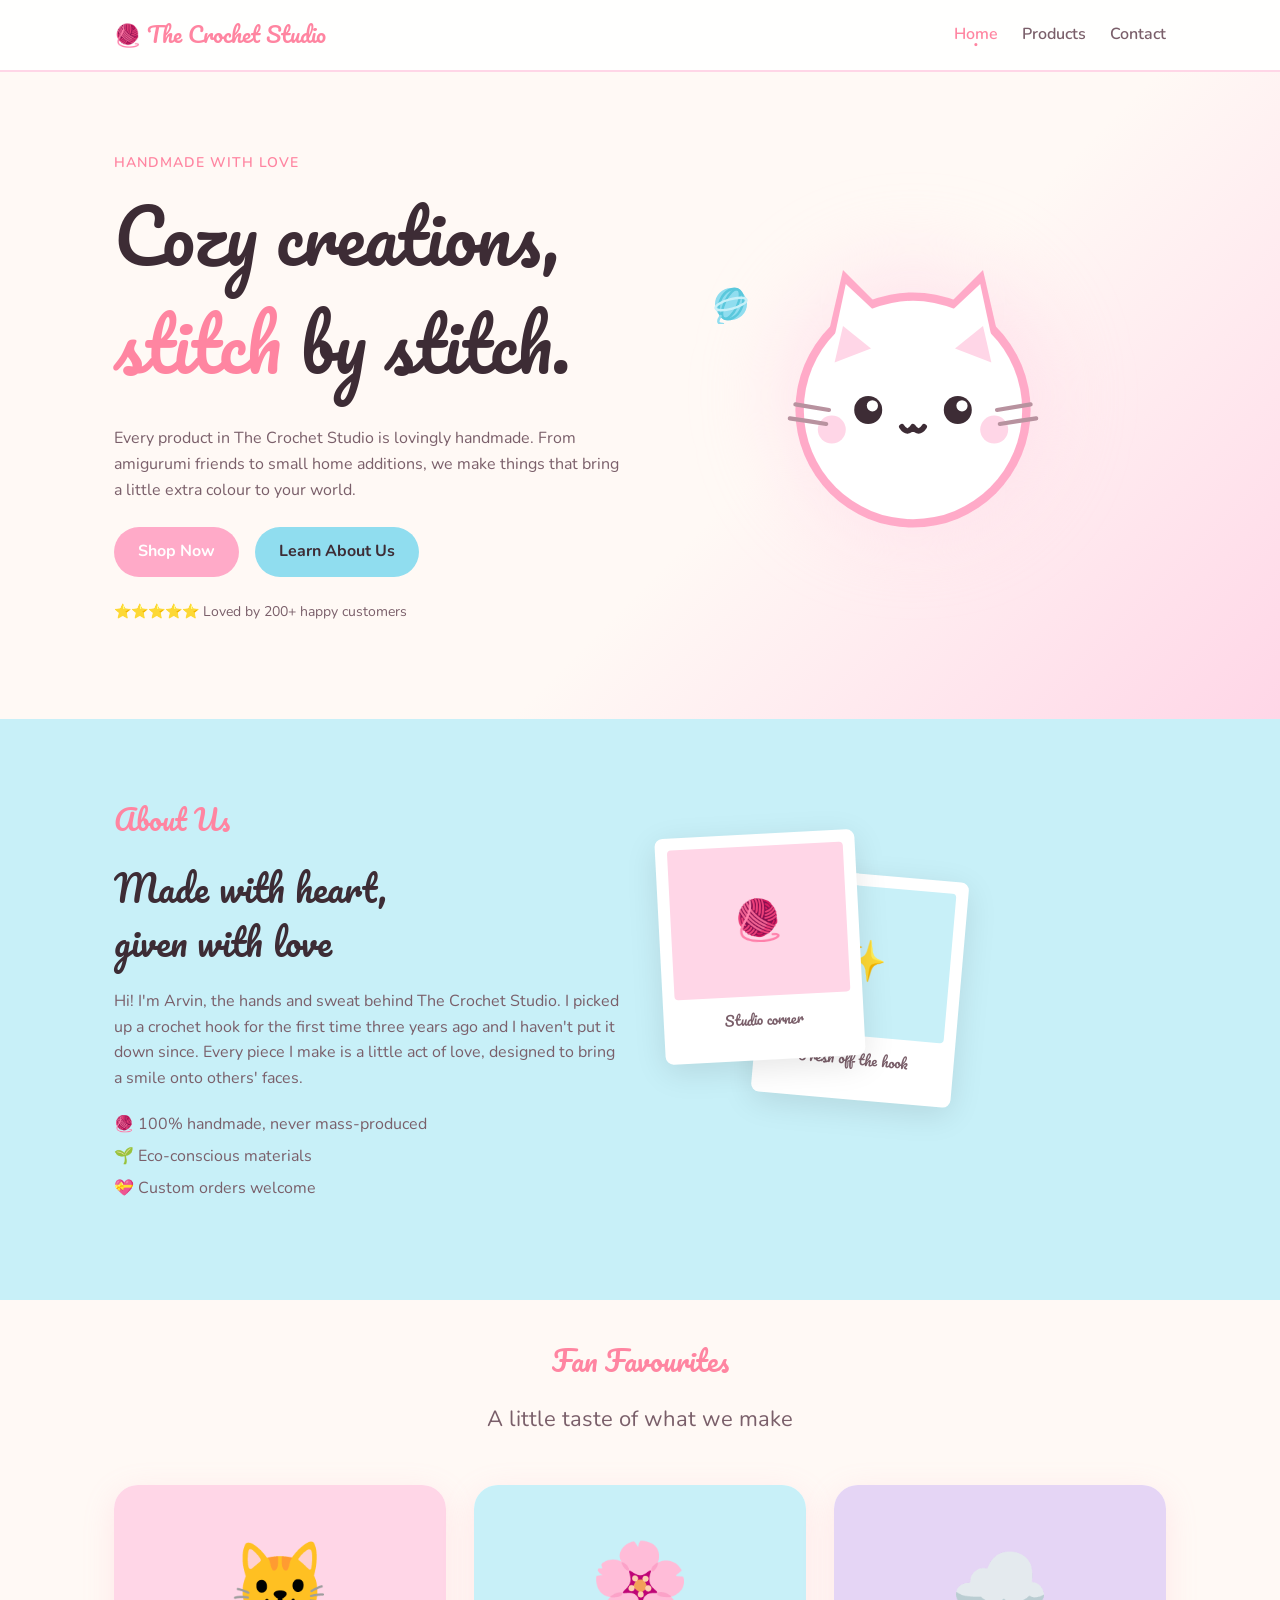
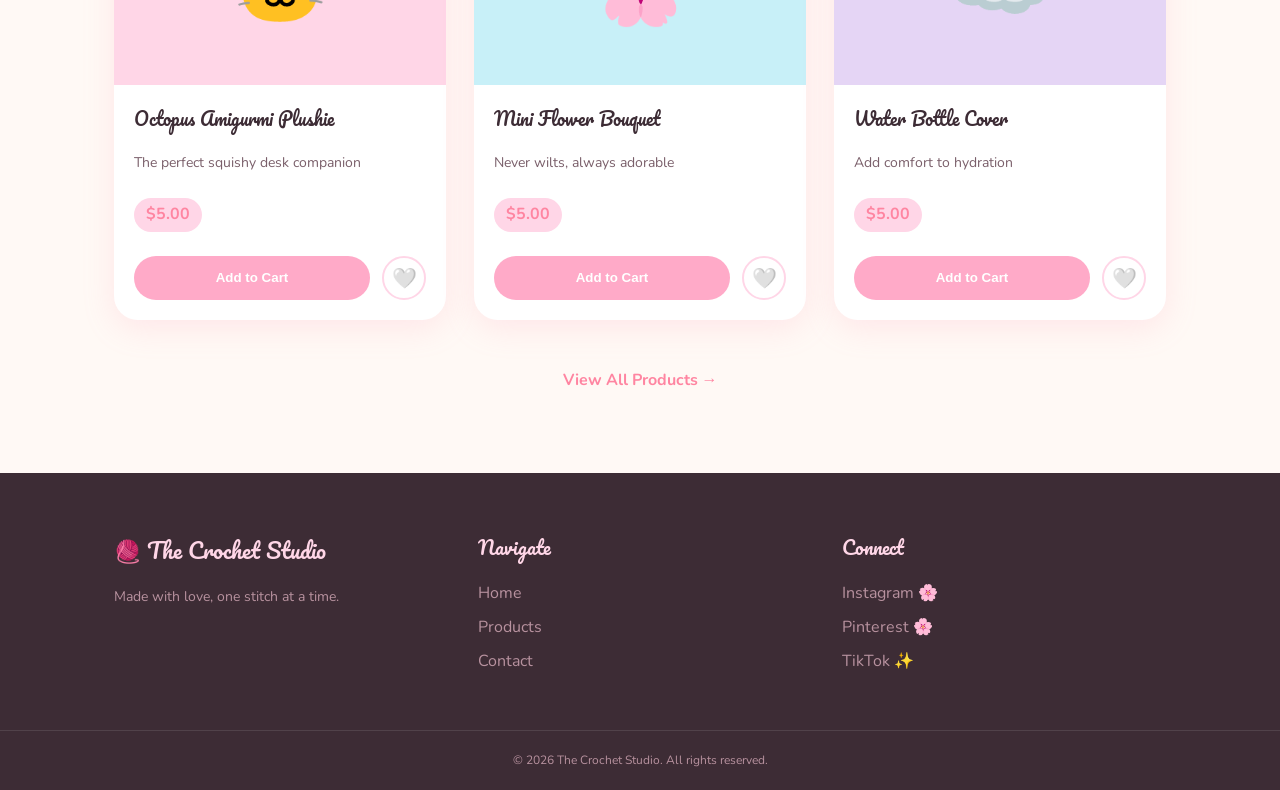
==== commit 3486e3e6: "Style Additions, general fixes" ====
--- a/index.html
+++ b/index.html
@@ -4,7 +4,7 @@
   <meta charset="UTF-8">
   <meta name="viewport" content="width=device-width, initial-scale=1.0">
   <title>The Crochet Studio | Home</title>
-  <link rel="stylesheet" href="styles.css">
+  <link rel="stylesheet" href="css/styles.css">
 </head>
 <body>
 
@@ -23,9 +23,9 @@
   <section class="hero">
     <div class="container hero-grid">
       <div class="hero-text reveal-on-scroll">
-        <span class="eyebrow">✨ Handmade with love</span>
+        <span class="eyebrow">Handmade with love</span>
         <h1 class="pacifico">Cozy creations,<br><span>stitch</span> by stitch.</h1>
-        <p style="color: var(--text-mid);">Every piece in The Crochet Studio is lovingly handmade. From cuddly amigurumi friends to cozy home accents, we craft things that bring a little extra warmth to your world.</p>
+        <p style="color: var(--text-mid);">Every product in The Crochet Studio is lovingly handmade. From amigurumi friends to small home additions, we make things that bring a little extra colour to your world.</p>
         <div style="display: flex; gap: 16px; margin-bottom: 24px; margin-top: 24px;">
           <a href="products.html" class="btn btn-primary">Shop Now</a>
           <a href="#about" class="btn btn-secondary">Learn About Us</a>
@@ -78,7 +78,7 @@
       <div class="reveal-on-scroll">
         <h2 class="pacifico" style="color: var(--pink-deep); font-size: var(--fs-xl);">About Us</h2>
         <h3 class="pacifico" style="font-size: var(--fs-2xl);">Made with heart,<br>given with love</h3>
-        <p style="color: var(--text-mid);">Hi! I'm Chloe, the hands and heart behind The Crochet Studio. I picked up a crochet hook during a rainy weekend three years ago and never put it down. Every piece I make is a little labour of love — designed to be as soft and joyful as possible.</p>
+        <p style="color: var(--text-mid);">Hi! I'm Arvin, the hands and sweat behind The Crochet Studio. I picked up a crochet hook for the first time three years ago and I haven't put it down since. Every piece I make is a little act of love, designed to bring a smile onto others' faces.</p>
         <ul style="color: var(--text-mid); line-height: 2;">
           <li>🧶 100% handmade, never mass-produced</li>
           <li>🌱 Eco-conscious materials</li>
@@ -101,9 +101,9 @@
       <div class="card reveal-on-scroll" data-category="plushies">
         <div class="product-img">🐱</div>
         <div class="product-info">
-          <h3 style="font-size: var(--fs-md);">Strawberry Cat Plushie</h3>
+          <h3 style="font-size: var(--fs-md);">Octopus Amigurmi Plushie</h3>
           <p style="font-size: var(--fs-sm); color: var(--text-mid);">The perfect squishy desk companion</p>
-          <span class="price-tag">$28.00</span>
+          <span class="price-tag">$5.00</span>
           <div class="product-actions">
             <button class="btn btn-primary add-to-cart" style="flex:1;">Add to Cart</button>
             <button class="heart-btn" data-id="1">🤍</button>
@@ -115,7 +115,7 @@
         <div class="product-info">
           <h3 style="font-size: var(--fs-md);">Mini Flower Bouquet</h3>
           <p style="font-size: var(--fs-sm); color: var(--text-mid);">Never wilts, always adorable</p>
-          <span class="price-tag">$18.00</span>
+          <span class="price-tag">$5.00</span>
           <div class="product-actions">
             <button class="btn btn-primary add-to-cart" style="flex:1;">Add to Cart</button>
             <button class="heart-btn" data-id="2">🤍</button>
@@ -125,9 +125,9 @@
       <div class="card reveal-on-scroll" data-category="home">
         <div class="product-img" style="background: var(--lavender);">☁️</div>
         <div class="product-info">
-          <h3 style="font-size: var(--fs-md);">Cloud Pillow Cover</h3>
-          <p style="font-size: var(--fs-sm); color: var(--text-mid);">Drift off in pastel comfort</p>
-          <span class="price-tag">$35.00</span>
+          <h3 style="font-size: var(--fs-md);">Water Bottle Cover</h3>
+          <p style="font-size: var(--fs-sm); color: var(--text-mid);">Add comfort to hydration</p>
+          <span class="price-tag">$5.00</span>
           <div class="product-actions">
             <button class="btn btn-primary add-to-cart" style="flex:1;">Add to Cart</button>
             <button class="heart-btn" data-id="3">🤍</button>
@@ -168,6 +168,6 @@
     </div>
   </footer>
 
-  <script src="scripts.js"></script>
+  <script src="js/scripts.js"></script>
 </body>
 </html>
--- a/css/styles.css
+++ b/css/styles.css
@@ -0,0 +1,500 @@
+/* ==========================================================================
+   Global Variables & Reset
+   ========================================================================== */
+@import url('https://fonts.googleapis.com/css2?family=Pacifico&family=Nunito:wght@400;500;600;700;800&display=swap');
+
+:root {
+  --pink-light: #FFD6E7;
+  --pink-mid: #FFAAC8;
+  --pink-deep: #FF85A1;
+  --blue-light: #C8F0F8;
+  --blue-mid: #90DDEF;
+  --blue-deep: #5BC8DC;
+  --lavender: #E5D5F5;
+  --cream: #FFF9F5;
+  --white: #FFFFFF;
+  --text-dark: #3D2C35;
+  --text-mid: #7A5F6A;
+  --text-light: #B8929F;
+  --shadow: rgba(255, 150, 180, 0.18);
+
+  --fs-xs: 0.75rem;
+  --fs-sm: 0.875rem;
+  --fs-base: 1rem;
+  --fs-md: 1.125rem;
+  --fs-lg: 1.375rem;
+  --fs-xl: 1.75rem;
+  --fs-2xl: 2.25rem;
+  --fs-3xl: 3rem;
+  --fs-hero: clamp(2.5rem, 6vw, 4.5rem);
+}
+
+* {
+  box-sizing: border-box;
+  margin: 0;
+  padding: 0;
+}
+
+html {
+  scroll-behavior: smooth;
+}
+
+body {
+  font-family: 'Nunito', sans-serif;
+  background-color: var(--cream);
+  color: var(--text-dark);
+  font-size: var(--fs-base);
+  line-height: 1.6;
+  overflow-x: hidden;
+}
+
+/* Typography Spacing Fixes */
+h1, h2, h3, p, ul, ol {
+  margin-bottom: 16px; /* Global safety margin to prevent overlapping */
+}
+
+h1, h2, h3, .pacifico {
+  font-family: 'Pacifico', cursive;
+  font-weight: 400;
+  /* Increased from 1.2 to 1.5 to prevent cursive tails from clipping */
+  line-height: 1.5; 
+  padding-bottom: 4px; 
+}
+
+/* Remove bottom margin for the last paragraph in a card so things stay neat */
+.card p:last-child {
+  margin-bottom: 0;
+}
+
+a {
+  text-decoration: none;
+  color: inherit;
+}
+
+ul {
+  list-style: none;
+}
+
+.container {
+  max-width: 1100px;
+  margin: 0 auto;
+  padding: 0 24px;
+}
+
+section {
+  padding: 80px 0;
+  position: relative;
+}
+
+@media (max-width: 768px) {
+  section { padding: 48px 0; }
+}
+
+/* ==========================================================================
+   Animations
+   ========================================================================== */
+@keyframes floatUpDown {
+  0%, 100% { transform: translateY(0); }
+  50% { transform: translateY(-10px); }
+}
+@keyframes spinSlow {
+  100% { transform: rotate(360deg); }
+}
+@keyframes popIn {
+  0% { transform: scale(0.6); opacity: 0; }
+  70% { transform: scale(1.05); opacity: 1; }
+  100% { transform: scale(1); opacity: 1; }
+}
+@keyframes wiggle {
+  0%, 100% { transform: rotate(0deg); }
+  25% { transform: rotate(-8deg); }
+  75% { transform: rotate(8deg); }
+}
+@keyframes heartBeat {
+  0%, 100% { transform: scale(1); }
+  50% { transform: scale(1.3); }
+}
+@keyframes fadeSlideUp {
+  0% { opacity: 0; transform: translateY(30px); }
+  100% { opacity: 1; transform: translateY(0); }
+}
+@keyframes shake {
+  0%, 100% { transform: translateX(0); }
+  25% { transform: translateX(-6px); }
+  75% { transform: translateX(6px); }
+}
+
+@media (prefers-reduced-motion: reduce) {
+  *, ::before, ::after {
+    animation-duration: 0.01ms !important;
+    animation-iteration-count: 1 !important;
+    transition-duration: 0.01ms !important;
+    scroll-behavior: auto !important;
+  }
+}
+
+.reveal-on-scroll {
+  opacity: 0;
+}
+.reveal-on-scroll.revealed {
+  animation: fadeSlideUp 0.6s ease-out forwards;
+}
+
+/* ==========================================================================
+   UI Components
+   ========================================================================== */
+.btn {
+  display: inline-flex;
+  align-items: center;
+  justify-content: center;
+  padding: 12px 24px;
+  border-radius: 50px;
+  font-weight: 700;
+  cursor: pointer;
+  border: none;
+  transition: all 0.3s ease;
+}
+
+.btn-primary {
+  background: var(--pink-mid);
+  color: var(--white);
+}
+.btn-primary:hover {
+  background: var(--pink-deep);
+  transform: translateY(-2px);
+  box-shadow: 0 0 0 6px rgba(255, 170, 200, 0.4);
+}
+.btn-primary:active {
+  transform: scale(0.97);
+}
+
+.btn-secondary {
+  background: var(--blue-mid);
+  color: var(--text-dark);
+}
+.btn-secondary:hover {
+  background: var(--blue-deep);
+  transform: translateY(-2px);
+}
+
+.card {
+  background: var(--white);
+  border-radius: 24px;
+  box-shadow: 0 8px 32px var(--shadow);
+  overflow: hidden;
+  transition: transform 0.3s ease, box-shadow 0.3s ease;
+}
+.card:hover {
+  transform: translateY(-6px);
+  box-shadow: 0 12px 40px var(--shadow);
+}
+
+/* ==========================================================================
+   Navigation
+   ========================================================================== */
+.navbar {
+  position: sticky;
+  top: 0;
+  z-index: 100;
+  background: rgba(255, 255, 255, 0.88);
+  backdrop-filter: blur(12px);
+  border-bottom: 2px solid var(--pink-light);
+}
+
+.navbar .container {
+  display: flex;
+  justify-content: space-between;
+  align-items: center;
+  height: 70px;
+}
+
+.logo {
+  font-size: var(--fs-lg);
+  color: var(--pink-deep);
+  margin-bottom: 0; /* Reset for nav */
+}
+
+.nav-links {
+  display: flex;
+  gap: 24px;
+}
+
+.nav-links a {
+  font-weight: 600;
+  color: var(--text-mid);
+  position: relative;
+  transition: color 0.3s;
+}
+
+.nav-links a:hover, .nav-links a.active {
+  color: var(--pink-deep);
+}
+
+.nav-links a::after {
+  content: '';
+  position: absolute;
+  bottom: -4px;
+  left: 0;
+  width: 0;
+  height: 2px;
+  background: var(--pink-deep);
+  transition: width 0.3s ease;
+}
+.nav-links a:hover::after {
+  width: 100%;
+}
+.nav-links a.active::before {
+  content: '·';
+  position: absolute;
+  bottom: -15px;
+  left: 50%;
+  transform: translateX(-50%);
+  color: var(--pink-deep);
+  font-size: 24px;
+}
+
+.mobile-menu-btn {
+  display: none;
+  background: none;
+  border: none;
+  font-size: 24px;
+  cursor: pointer;
+  color: var(--text-dark);
+}
+
+@media (max-width: 768px) {
+  .mobile-menu-btn { display: block; }
+  .nav-links {
+    position: absolute;
+    top: 70px;
+    left: 0;
+    width: 100%;
+    background: rgba(255, 255, 255, 0.95);
+    flex-direction: column;
+    padding: 24px;
+    gap: 16px;
+    box-shadow: 0 8px 32px var(--shadow);
+    max-height: 0;
+    overflow: hidden;
+    transition: max-height 0.3s ease;
+  }
+  .nav-links.open { max-height: 300px; }
+}
+
+/* ==========================================================================
+   Footer
+   ========================================================================== */
+footer {
+  background: var(--text-dark);
+  color: var(--white);
+  padding: 60px 0 20px;
+  position: relative;
+}
+.footer-grid {
+  display: grid;
+  grid-template-columns: repeat(auto-fit, minmax(200px, 1fr));
+  gap: 40px;
+  margin-bottom: 40px;
+}
+.footer-col h3, .footer-col .logo {
+  color: var(--pink-light);
+  margin-bottom: 16px;
+}
+.footer-col ul li { margin-bottom: 8px; color: var(--text-light); }
+.footer-col ul li a:hover { color: var(--pink-mid); }
+.footer-bottom {
+  text-align: center;
+  color: var(--text-light);
+  font-size: var(--fs-xs);
+  border-top: 1px solid rgba(255,255,255,0.1);
+  padding-top: 20px;
+}
+
+/* ==========================================================================
+   Page Specific & Decorative
+   ========================================================================== */
+.hero {
+  background: linear-gradient(135deg, var(--cream) 60%, var(--pink-light) 100%);
+  overflow: hidden;
+}
+.hero-grid {
+  display: grid;
+  grid-template-columns: 1fr 1fr;
+  align-items: center;
+  gap: 40px;
+}
+.hero-text h1 { font-size: var(--fs-hero); margin-bottom: 24px; }
+.hero-text h1 span { color: var(--pink-deep); }
+.eyebrow {
+  color: var(--pink-deep);
+  font-weight: 600;
+  font-size: var(--fs-sm);
+  text-transform: uppercase;
+  letter-spacing: 1px;
+  display: block;
+  margin-bottom: 8px;
+}
+.hero-img-container {
+  position: relative;
+  display: flex;
+  justify-content: center;
+  align-items: center;
+}
+.hero-img-container:hover .chibi-cat { animation: wiggle 0.5s ease-in-out; }
+.glow-circle {
+  position: absolute;
+  width: 280px;
+  height: 280px;
+  background: radial-gradient(circle, var(--pink-light), transparent);
+  border-radius: 50%;
+  filter: blur(40px);
+  z-index: 0;
+}
+.chibi-cat {
+  position: relative;
+  z-index: 1;
+  width: 280px;
+  animation: floatUpDown 3s ease-in-out infinite;
+}
+.floating-yarn {
+  position: absolute;
+  width: 40px;
+  z-index: 0;
+  animation: floatUpDown 4s ease-in-out infinite, spinSlow 10s linear infinite;
+}
+
+/* About Us */
+.about { background: var(--blue-light); }
+.about-grid { display: grid; grid-template-columns: 1fr 1fr; gap: 40px; align-items: center; }
+.polaroid-stack { position: relative; height: 350px; }
+.polaroid {
+  background: var(--white);
+  padding: 12px 12px 30px;
+  border-radius: 8px;
+  box-shadow: 0 8px 32px rgba(0,0,0,0.1);
+  position: absolute;
+  width: 200px;
+  transition: transform 0.3s ease;
+}
+.polaroid .img-ph { height: 150px; border-radius: 4px; display: flex; justify-content: center; align-items: center; font-size: 40px;}
+.p-1 { top: 0; left: 0; transform: rotate(-3deg); background: var(--white); z-index: 2; }
+.p-1 .img-ph { background: var(--pink-light); }
+.p-2 { top: 40px; left: 100px; transform: rotate(5deg); background: var(--white); z-index: 1; }
+.p-2 .img-ph { background: var(--blue-light); }
+.polaroid:hover { transform: rotate(0deg) scale(1.05); z-index: 10; }
+.polaroid-caption { text-align: center; margin-top: 12px; font-family: 'Pacifico'; font-size: var(--fs-sm); color: var(--text-mid); margin-bottom: 0;}
+
+/* Product Grid & Cards */
+.products-preview { background: var(--cream); }
+.section-header { text-align: center; margin-bottom: 48px; }
+.product-grid {
+  display: grid;
+  grid-template-columns: repeat(auto-fill, minmax(260px, 1fr));
+  gap: 28px;
+}
+.product-img {
+  height: 200px;
+  background: var(--pink-light);
+  border-radius: 20px 20px 0 0;
+  display: flex;
+  justify-content: center;
+  align-items: center;
+  font-size: 80px;
+  position: relative;
+}
+.product-info { padding: 20px; }
+.price-tag {
+  display: inline-block;
+  background: var(--pink-light);
+  color: var(--pink-deep);
+  padding: 4px 12px;
+  border-radius: 50px;
+  font-weight: 700;
+  margin: 8px 0;
+}
+.product-actions { display: flex; gap: 12px; margin-top: 16px; }
+.heart-btn {
+  background: var(--white); border: 2px solid var(--pink-light);
+  border-radius: 50%; width: 44px; height: 44px;
+  display: flex; justify-content: center; align-items: center;
+  cursor: pointer; font-size: 20px; transition: 0.3s;
+}
+.heart-btn.active { border-color: var(--pink-deep); animation: heartBeat 0.6s ease-in-out; }
+
+/* Filter Bar */
+.filter-bar {
+  position: sticky; top: 70px; background: var(--white); z-index: 90;
+  padding: 16px 0; border-bottom: 2px solid var(--pink-light);
+  display: flex; justify-content: space-between; align-items: center;
+  flex-wrap: wrap; gap: 16px;
+}
+.filter-chips { display: flex; gap: 8px; flex-wrap: wrap; }
+.chip {
+  padding: 6px 16px; border-radius: 50px; background: var(--pink-light);
+  color: var(--text-mid); border: none; cursor: pointer; font-weight: 600;
+  transition: 0.3s;
+}
+.chip.active, .chip:hover { background: var(--pink-mid); color: var(--white); }
+
+/* Testimonials Carousel */
+.testimonials { background: var(--lavender); }
+.testimonial-track {
+  display: flex; gap: 24px; overflow-x: auto; scroll-snap-type: x mandatory;
+  padding-bottom: 24px; scrollbar-width: none;
+}
+.testimonial-card {
+  min-width: 300px; flex: 1; background: var(--white);
+  padding: 24px; border-radius: 20px; box-shadow: 0 8px 32px var(--shadow);
+  scroll-snap-align: start;
+}
+.quote-mark { color: var(--pink-light); font-size: 40px; font-family: serif; line-height: 1; }
+.stars { color: #FFD700; margin-bottom: 12px; }
+
+/* Contact Form */
+.contact-grid { display: grid; grid-template-columns: 1fr 1fr; gap: 40px; }
+.form-group { margin-bottom: 20px; }
+.form-group label { display: block; margin-bottom: 8px; font-weight: 600; }
+.form-group input, .form-group select, .form-group textarea {
+  width: 100%; padding: 12px 16px; border-radius: 16px;
+  border: 2px solid var(--pink-light); font-family: inherit;
+  transition: 0.3s;
+}
+.form-group input:focus, .form-group select:focus, .form-group textarea:focus {
+  outline: none; border-color: var(--pink-mid);
+  box-shadow: 0 0 0 4px rgba(255, 170, 200, 0.2);
+}
+.error-shake { animation: shake 0.4s ease-in-out; border-color: red !important; }
+
+/* FAQ Accordion */
+.faq-item { margin-bottom: 12px; border-bottom: 1px solid var(--pink-light); }
+.faq-question {
+  width: 100%; text-align: left; background: none; border: none;
+  padding: 16px 0; font-weight: 600; font-size: var(--fs-md);
+  color: var(--text-dark); cursor: pointer; display: flex;
+  justify-content: space-between; align-items: center;
+}
+.faq-answer {
+  max-height: 0; overflow: hidden; transition: max-height 0.3s ease;
+  color: var(--text-mid);
+}
+
+/* Modals & Cart */
+.cart-sidebar {
+  position: fixed; top: 0; right: -100%; width: 350px; height: 100vh;
+  background: var(--white); box-shadow: -8px 0 32px var(--shadow);
+  z-index: 200; transition: transform 0.4s ease; padding: 24px;
+  display: flex; flex-direction: column;
+}
+.cart-sidebar.open { transform: translateX(0); right: 0; }
+.floating-cart-btn {
+  position: fixed; bottom: 24px; right: 24px; width: 60px; height: 60px;
+  border-radius: 50%; background: var(--pink-deep); color: var(--white);
+  display: flex; justify-content: center; align-items: center;
+  font-size: 24px; border: none; cursor: pointer; box-shadow: 0 8px 32px var(--shadow);
+  z-index: 99;
+}
+.cart-badge {
+  position: absolute; top: -5px; right: -5px; background: var(--blue-deep);
+  color: var(--white); width: 24px; height: 24px; border-radius: 50%;
+  font-size: 12px; font-weight: 700; display: flex; justify-content: center; align-items: center;
+}
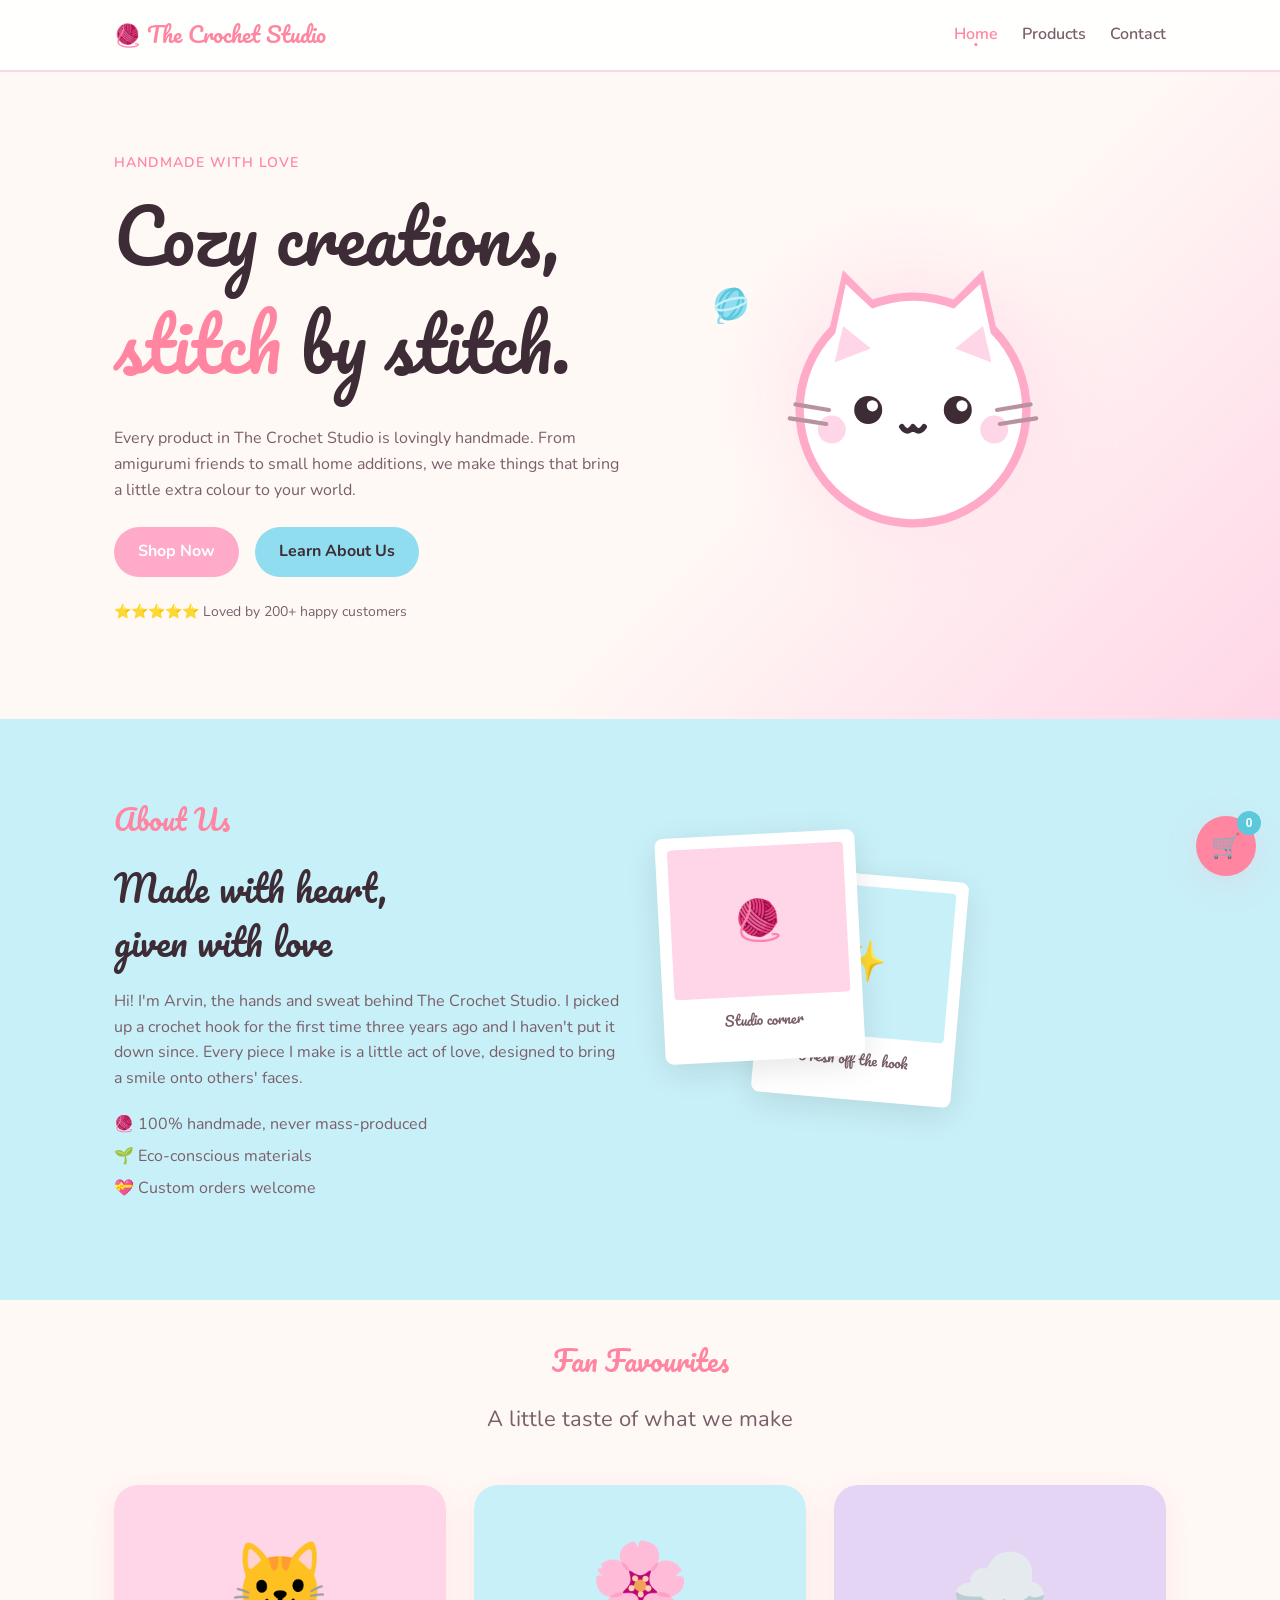
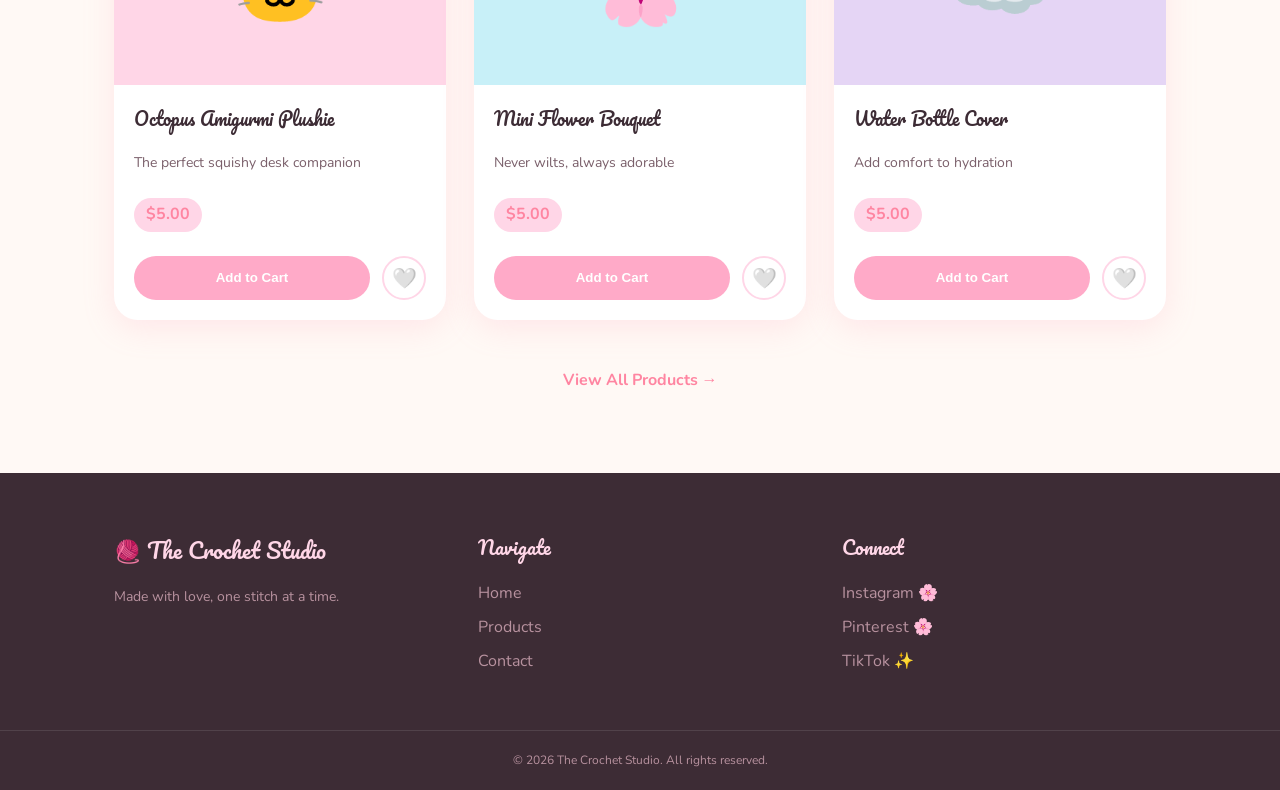
==== commit 05abd126: "Shopping cart workability ish" ====
--- a/index.html
+++ b/index.html
@@ -20,6 +20,22 @@
     </div>
   </nav>
 
+  <button class="floating-cart-btn">
+    🛒 <span class="cart-badge">0</span>
+  </button>
+  <div class="cart-sidebar">
+    <h2 class="pacifico" style="margin-bottom: 24px;">Your Cart</h2>
+    
+    <div id="cart-items-container" style="flex: 1; overflow-y: auto; margin-bottom: 16px;">
+      </div>
+    
+    <div id="cart-total" style="font-size: var(--fs-lg); font-weight: 700; text-align: right; margin-bottom: 16px; color: var(--text-dark);">
+      Total: $0.00
+    </div>
+
+    <button class="btn btn-primary" style="width: 100%; margin-bottom: 12px;" onclick="alert('Thanks for your order! We\'ll be in touch 💝')">Checkout</button>
+    <button class="btn btn-secondary close-cart" style="width: 100%;">Close</button>
+  </div>
   <section class="hero">
     <div class="container hero-grid">
       <div class="hero-text reveal-on-scroll">
@@ -110,7 +126,7 @@
           </div>
         </div>
       </div>
-      <div class="card reveal-on-scroll" data-category="bouquets">
+      <div class="card reveal-on-scroll" data-category="gifts">
         <div class="product-img" style="background: var(--blue-light);">🌸</div>
         <div class="product-info">
           <h3 style="font-size: var(--fs-md);">Mini Flower Bouquet</h3>
@@ -122,7 +138,7 @@
           </div>
         </div>
       </div>
-      <div class="card reveal-on-scroll" data-category="home">
+      <div class="card reveal-on-scroll" data-category="accessories">
         <div class="product-img" style="background: var(--lavender);">☁️</div>
         <div class="product-info">
           <h3 style="font-size: var(--fs-md);">Water Bottle Cover</h3>
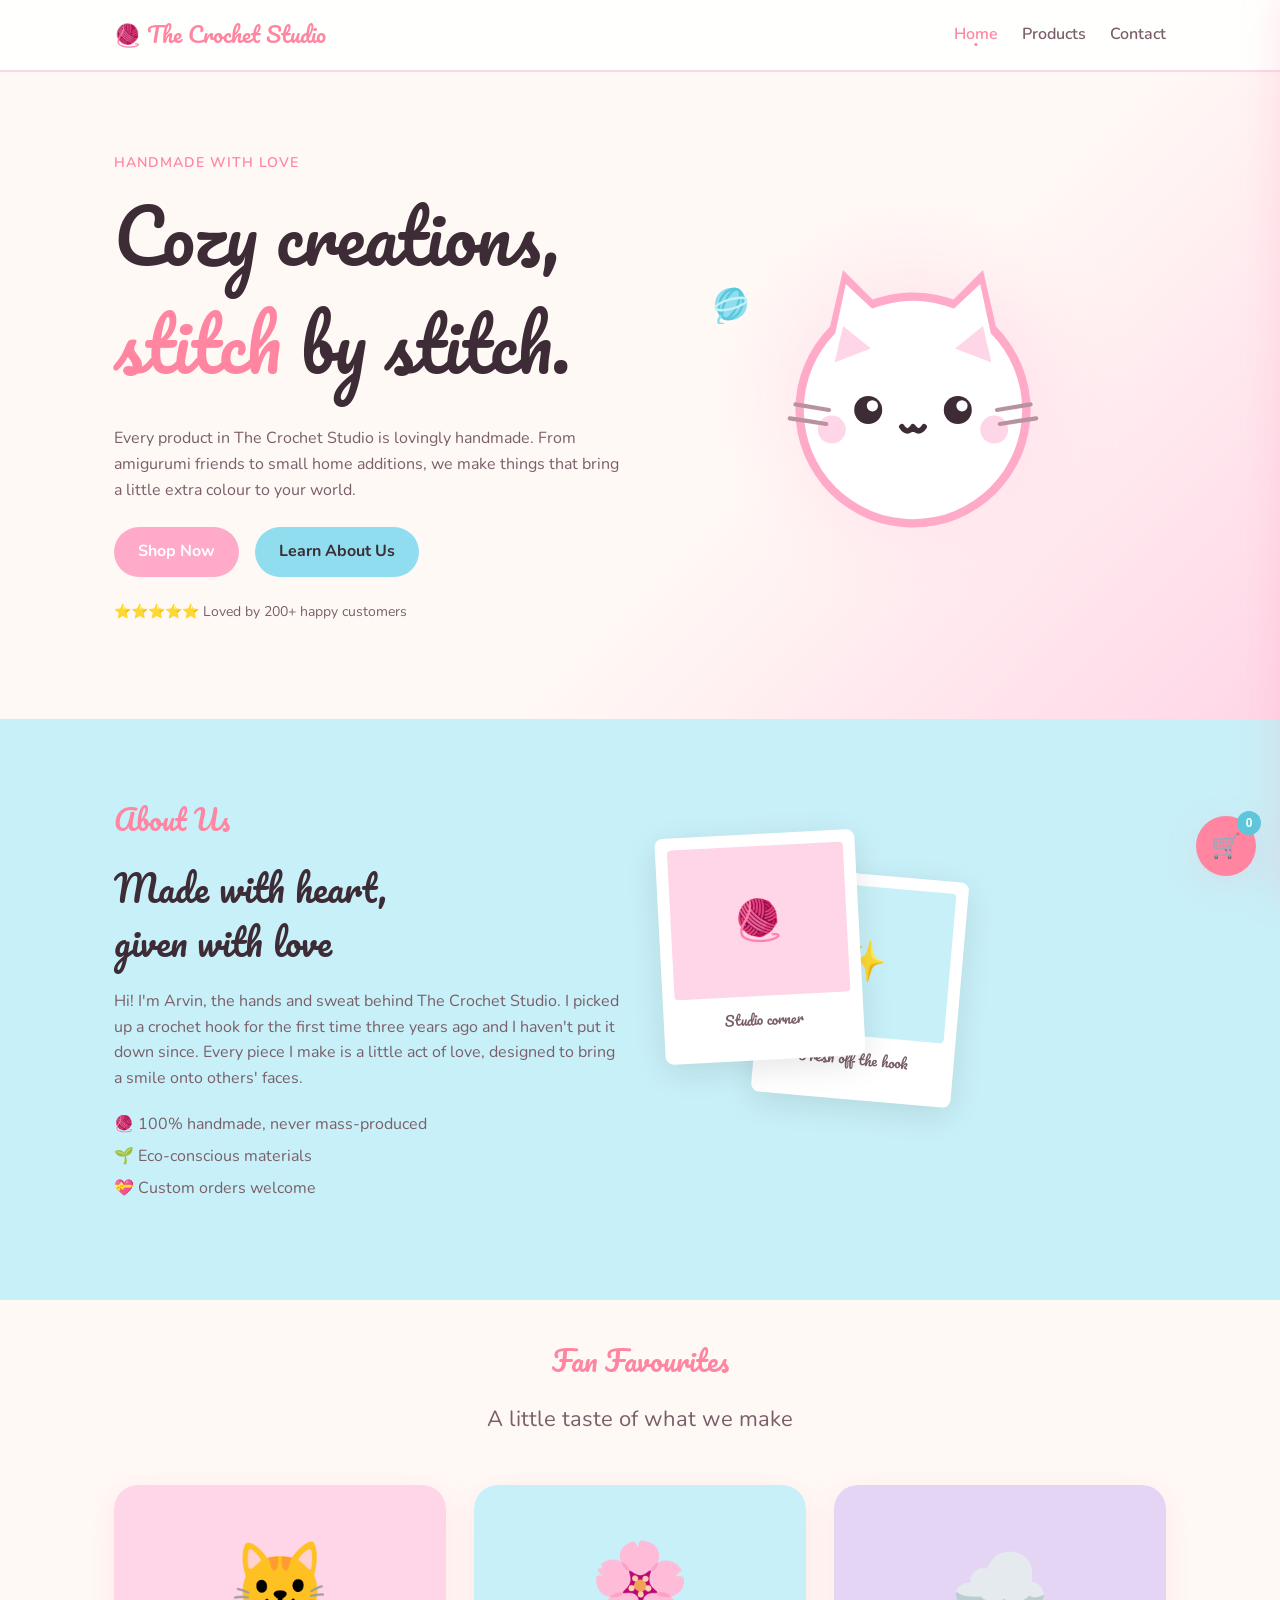
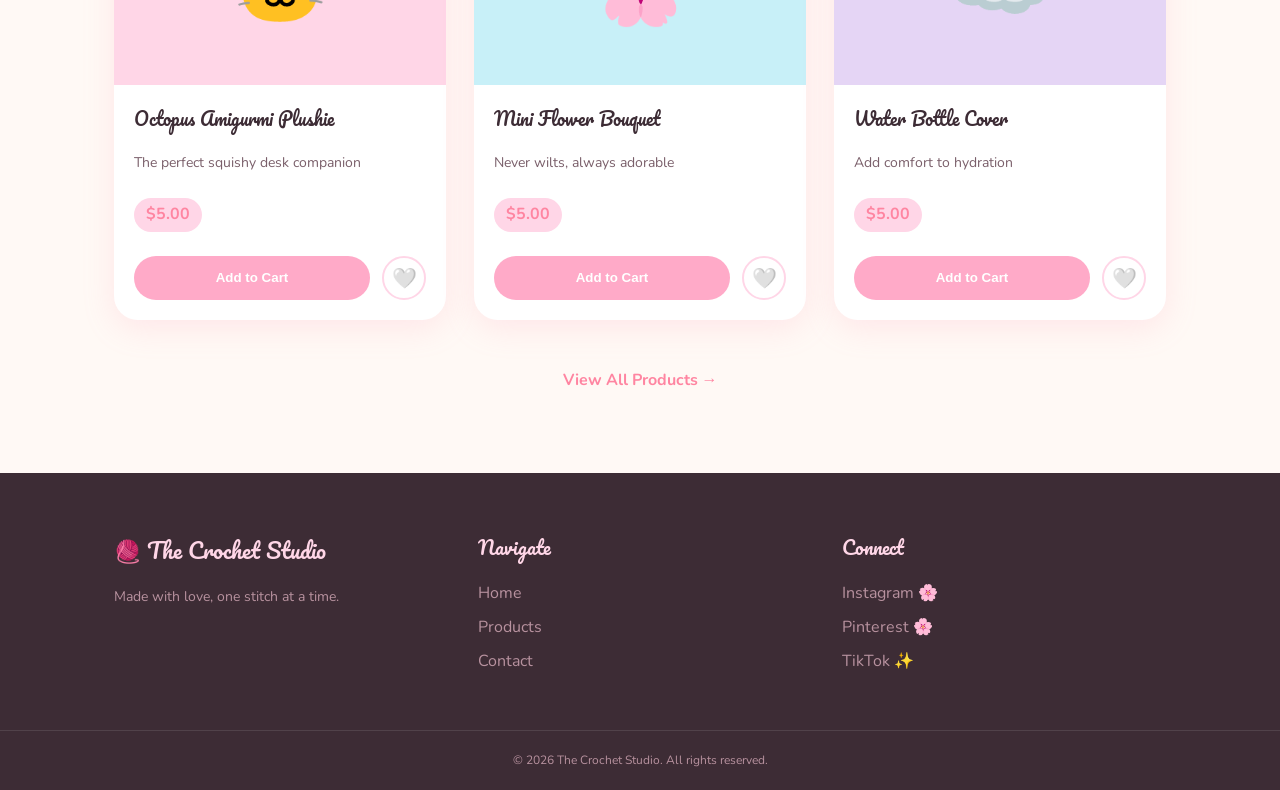
==== commit dbf9fdf1: "shopping cart update" ====
--- a/index.html
+++ b/index.html
@@ -23,6 +23,7 @@
   <button class="floating-cart-btn">
     🛒 <span class="cart-badge">0</span>
   </button>
+  
   <div class="cart-sidebar">
     <h2 class="pacifico" style="margin-bottom: 24px;">Your Cart</h2>
     
@@ -34,7 +35,8 @@
     </div>
 
     <button class="btn btn-primary" style="width: 100%; margin-bottom: 12px;" onclick="alert('Thanks for your order! We\'ll be in touch 💝')">Checkout</button>
-    <button class="btn btn-secondary close-cart" style="width: 100%;">Close</button>
+    <button class="btn btn-secondary clear-cart-btn" style="width: 100%; margin-bottom: 12px;">Clear Cart 🗑️</button>
+    <button class="btn btn-secondary close-cart" style="width: 100%; background: none; border: 2px solid var(--pink-light);">Close</button>
   </div>
   <section class="hero">
     <div class="container hero-grid">
--- a/css/styles.css
+++ b/css/styles.css
@@ -480,12 +480,20 @@
 
 /* Modals & Cart */
 .cart-sidebar {
-  position: fixed; top: 0; right: -100%; width: 350px; height: 100vh;
+  position: fixed; top: 0; right: 0; width: 350px; height: 100vh;
   background: var(--white); box-shadow: -8px 0 32px var(--shadow);
-  z-index: 200; transition: transform 0.4s ease; padding: 24px;
+  z-index: 200; padding: 24px;
   display: flex; flex-direction: column;
-}
-.cart-sidebar.open { transform: translateX(0); right: 0; }
+  /* Start completely off-screen to the right */
+  transform: translateX(100%); 
+  /* Smooth animation curve */
+  transition: transform 0.4s cubic-bezier(0.25, 1, 0.5, 1); 
+}
+
+.cart-sidebar.open { 
+  /* Slide back to its natural position */
+  transform: translateX(0); 
+}
 .floating-cart-btn {
   position: fixed; bottom: 24px; right: 24px; width: 60px; height: 60px;
   border-radius: 50%; background: var(--pink-deep); color: var(--white);
